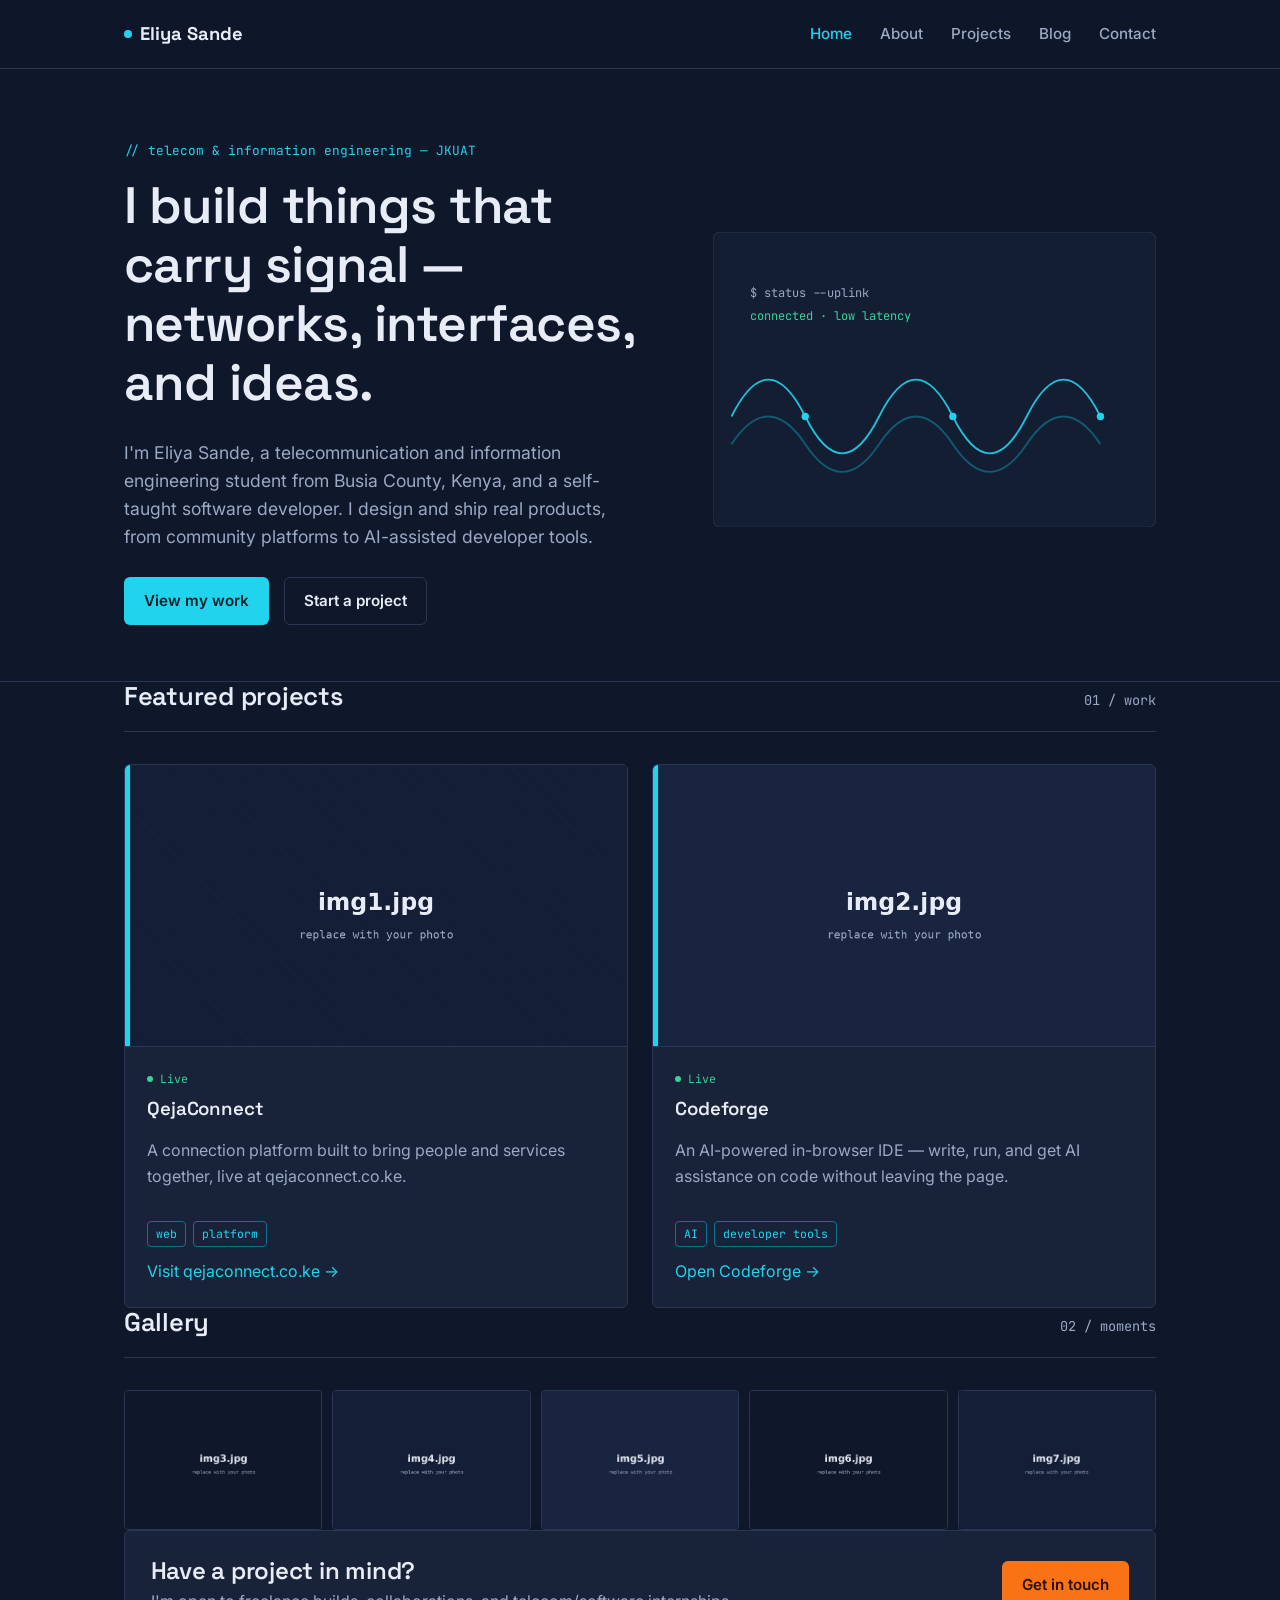
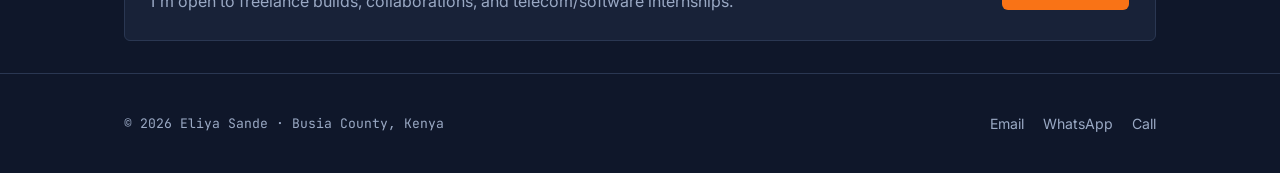
==== index.html @ fcd1281d "Build portfolio, blog, and PWA site" ====
<!DOCTYPE html>
<html lang="en">
<head>
<meta charset="UTF-8">
<meta name="viewport" content="width=device-width, initial-scale=1.0">
<title>Eliya Sande — Software Engineer &amp; Telecom Student</title>
<meta name="description" content="Eliya Sande — telecommunication &amp; information engineering student at JKUAT, Kenya. Builder of QejaConnect and Codeforge.">
<meta name="theme-color" content="#0F172A">
<link rel="manifest" href="manifest.json">
<link rel="icon" href="icons/favicon-32.png">
<link rel="apple-touch-icon" href="icons/apple-touch-icon.png">
<link rel="stylesheet" href="css/style.css">
</head>
<body>

<header class="site-header">
  <div class="wrap">
    <a href="index.html" class="brand"><span class="pulse"></span>Eliya Sande</a>
    <button class="nav-toggle" aria-label="Toggle menu" aria-expanded="false">☰</button>
    <nav class="primary-nav">
      <ul>
        <li><a href="index.html" aria-current="page">Home</a></li>
        <li><a href="about.html">About</a></li>
        <li><a href="projects.html">Projects</a></li>
        <li><a href="blog.html">Blog</a></li>
        <li><a href="contact.html">Contact</a></li>
      </ul>
    </nav>
  </div>
</header>

<main>
  <section class="hero">
    <div class="wrap">
      <div class="hero-copy">
        <p class="eyebrow">// telecom &amp; information engineering — JKUAT</p>
        <h1>I build things that carry signal — networks, interfaces, and ideas.</h1>
        <p class="lede">I'm Eliya Sande, a telecommunication and information engineering student from Busia County, Kenya, and a self-taught software developer. I design and ship real products, from community platforms to AI-assisted developer tools.</p>
        <div class="hero-actions">
          <a href="projects.html" class="btn btn-primary">View my work</a>
          <a href="contact.html" class="btn btn-outline">Start a project</a>
        </div>
      </div>
      <div class="hero-visual">
        <svg class="hero-wave" viewBox="0 0 480 320" fill="none" xmlns="http://www.w3.org/2000/svg" role="img" aria-label="Signal wave illustration">
          <rect width="480" height="320" rx="8" fill="#141E33" stroke="#2A3752"/>
          <path d="M20 200 Q 60 120 100 200 T 180 200 T 260 200 T 340 200 T 420 200" stroke="#22D3EE" stroke-width="2" opacity="0.9"/>
          <path d="M20 230 Q 60 170 100 230 T 180 230 T 260 230 T 340 230 T 420 230" stroke="#0E7490" stroke-width="2" opacity="0.7"/>
          <circle cx="100" cy="200" r="4" fill="#22D3EE"/>
          <circle cx="260" cy="200" r="4" fill="#22D3EE"/>
          <circle cx="420" cy="200" r="4" fill="#22D3EE"/>
          <text x="40" y="70" fill="#9AA9C4" font-family="JetBrains Mono, monospace" font-size="13">$ status --uplink</text>
          <text x="40" y="95" fill="#34D399" font-family="JetBrains Mono, monospace" font-size="13">connected · low latency</text>
        </svg>
      </div>
    </div>
  </section>

  <section class="wrap">
    <div class="section-head">
      <h2>Featured projects</h2>
      <span class="section-num">01 / work</span>
    </div>
    <div class="grid grid-2">
      <article class="project-card">
        <img src="images/img1.jpg" alt="QejaConnect platform screenshot" loading="lazy">
        <div class="body">
          <span class="status">Live</span>
          <h3>QejaConnect</h3>
          <p class="dim">A connection platform built to bring people and services together, live at qejaconnect.co.ke.</p>
          <div class="tag-row"><span class="tag">web</span><span class="tag">platform</span></div>
          <a href="https://qejaconnect.co.ke" target="_blank" rel="noopener">Visit qejaconnect.co.ke →</a>
        </div>
      </article>
      <article class="project-card">
        <img src="images/img2.jpg" alt="Codeforge IDE screenshot" loading="lazy">
        <div class="body">
          <span class="status">Live</span>
          <h3>Codeforge</h3>
          <p class="dim">An AI-powered in-browser IDE — write, run, and get AI assistance on code without leaving the page.</p>
          <div class="tag-row"><span class="tag">AI</span><span class="tag">developer tools</span></div>
          <a href="https://eliyasande65-lang.github.io/codeforge" target="_blank" rel="noopener">Open Codeforge →</a>
        </div>
      </article>
    </div>
  </section>

  <section class="wrap">
    <div class="section-head">
      <h2>Gallery</h2>
      <span class="section-num">02 / moments</span>
    </div>
    <div class="gallery">
      <img src="images/img3.jpg" alt="Eliya Sande photo" loading="lazy">
      <img src="images/img4.jpg" alt="Eliya Sande photo" loading="lazy">
      <img src="images/img5.jpg" alt="Eliya Sande photo" loading="lazy">
      <img src="images/img6.jpg" alt="Eliya Sande photo" loading="lazy">
      <img src="images/img7.jpg" alt="Eliya Sande photo" loading="lazy">
    </div>
  </section>

  <section class="wrap">
    <div class="card" style="display:flex; justify-content:space-between; align-items:center; flex-wrap:wrap; gap:1rem;">
      <div>
        <h2 style="margin-bottom:.3rem;">Have a project in mind?</h2>
        <p class="dim" style="margin-bottom:0;">I'm open to freelance builds, collaborations, and telecom/software internships.</p>
      </div>
      <a href="contact.html" class="btn btn-ember">Get in touch</a>
    </div>
  </section>
</main>

<footer class="site-footer">
  <div class="wrap">
    <span class="copy">© 2026 Eliya Sande · Busia County, Kenya</span>
    <div class="foot-links">
      <a href="mailto:eliyasande65@gmail.com">Email</a>
      <a href="https://wa.me/254714104737" target="_blank" rel="noopener">WhatsApp</a>
      <a href="tel:+254714104737">Call</a>
    </div>
  </div>
</footer>

<div class="install-banner" id="installBanner">
  <p>Install this site as an app for quick offline access.</p>
  <button class="btn btn-primary" id="installBtn">Install</button>
  <button class="install-dismiss" id="installDismiss" aria-label="Dismiss">✕</button>
</div>

<script src="js/main.js"></script>
</body>
</html>
---- css/style.css ----
/* ============================================================
   Eliya Sande — design tokens
   Palette: deep signal-navy base, cyan "carrier wave" accent,
   warm ember accent used sparingly for CTAs.
   Type: Space Grotesk (display) / Inter (body) / JetBrains Mono (data)
   ============================================================ */

@import url('https://fonts.googleapis.com/css2?family=Space+Grotesk:wght@500;600;700&family=Inter:wght@400;500;600&family=JetBrains+Mono:wght@400;500&display=swap');

:root{
  --ink:        #0B1220;
  --navy:       #0F172A;
  --navy-2:     #141E33;
  --panel:      #182238;
  --line:       #2A3752;
  --text:       #E7ECF6;
  --text-dim:   #9AA9C4;
  --cyan:       #22D3EE;
  --cyan-dim:   #0E7490;
  --ember:      #F97316;
  --green:      #34D399;

  --font-display: 'Space Grotesk', sans-serif;
  --font-body: 'Inter', sans-serif;
  --font-mono: 'JetBrains Mono', monospace;

  --max: 1080px;
  --radius: 6px;
}

*, *::before, *::after{ box-sizing: border-box; }

html{ scroll-behavior: smooth; }

body{
  margin:0;
  background: var(--navy);
  color: var(--text);
  font-family: var(--font-body);
  font-size: 16px;
  line-height: 1.6;
  -webkit-font-smoothing: antialiased;
}

img{ max-width:100%; display:block; }

a{ color: var(--cyan); text-decoration: none; }
a:hover{ text-decoration: underline; }

h1,h2,h3,h4{
  font-family: var(--font-display);
  font-weight: 600;
  line-height: 1.15;
  margin: 0 0 .5em;
  letter-spacing: -0.01em;
}

p{ margin: 0 0 1em; max-width: 68ch; color: var(--text); }
.dim{ color: var(--text-dim); }

.mono{ font-family: var(--font-mono); }

.wrap{
  max-width: var(--max);
  margin: 0 auto;
  padding: 0 24px;
}

:focus-visible{
  outline: 2px solid var(--cyan);
  outline-offset: 3px;
}

@media (prefers-reduced-motion: reduce){
  *{ animation-duration: 0.001ms !important; animation-iteration-count: 1 !important; transition-duration: 0.001ms !important; scroll-behavior: auto !important; }
}

/* ---------------- Header / Nav ---------------- */
.site-header{
  border-bottom: 1px solid var(--line);
  position: sticky;
  top: 0;
  background: rgba(15, 23, 42, 0.9);
  backdrop-filter: blur(8px);
  z-index: 50;
}
.site-header .wrap{
  display:flex;
  align-items:center;
  justify-content:space-between;
  height: 68px;
}
.brand{
  font-family: var(--font-display);
  font-weight: 700;
  font-size: 1.15rem;
  color: var(--text);
  display:flex;
  align-items:center;
  gap:.5rem;
}
.brand:hover{ text-decoration:none; }
.brand .pulse{
  width:8px; height:8px; border-radius:50%;
  background: var(--cyan);
  box-shadow: 0 0 0 0 rgba(34,211,238,.6);
  animation: pulse 2.4s infinite;
}
@keyframes pulse{
  0%{ box-shadow: 0 0 0 0 rgba(34,211,238,.5); }
  70%{ box-shadow: 0 0 0 8px rgba(34,211,238,0); }
  100%{ box-shadow: 0 0 0 0 rgba(34,211,238,0); }
}
nav.primary-nav ul{
  list-style:none;
  display:flex;
  gap: 1.75rem;
  margin:0; padding:0;
}
nav.primary-nav a{
  color: var(--text-dim);
  font-size: .95rem;
  font-weight: 500;
}
nav.primary-nav a:hover, nav.primary-nav a[aria-current="page"]{
  color: var(--text);
  text-decoration:none;
}
nav.primary-nav a[aria-current="page"]{
  color: var(--cyan);
}
.nav-toggle{
  display:none;
  background:none;
  border:1px solid var(--line);
  border-radius: var(--radius);
  color: var(--text);
  width:40px; height:40px;
  font-size: 1.2rem;
  cursor:pointer;
}

@media (max-width: 720px){
  nav.primary-nav{
    position:absolute;
    top:68px; left:0; right:0;
    background: var(--navy-2);
    border-bottom: 1px solid var(--line);
    display:none;
  }
  nav.primary-nav.open{ display:block; }
  nav.primary-nav ul{
    flex-direction:column;
    padding: 1rem 24px 1.5rem;
    gap: 1rem;
  }
  .nav-toggle{ display:block; }
}

/* ---------------- Buttons ---------------- */
.btn{
  display:inline-flex;
  align-items:center;
  gap:.5rem;
  padding: .7rem 1.2rem;
  border-radius: var(--radius);
  font-weight: 600;
  font-size: .95rem;
  border: 1px solid transparent;
  cursor:pointer;
}
.btn:hover{ text-decoration:none; }
.btn-primary{
  background: var(--cyan);
  color: #04222B;
}
.btn-primary:hover{ background:#3fdcf5; }
.btn-outline{
  border-color: var(--line);
  color: var(--text);
}
.btn-outline:hover{ border-color: var(--cyan); color: var(--cyan); }
.btn-ember{
  background: var(--ember);
  color: #2B1200;
}
.btn-ember:hover{ background:#fb8b3d; }

/* ---------------- Hero ---------------- */
.hero{
  padding: 4.5rem 0 3.5rem;
  border-bottom: 1px solid var(--line);
  position:relative;
  overflow:hidden;
}
.hero .wrap{
  display:grid;
  grid-template-columns: 1.1fr .9fr;
  gap: 3rem;
  align-items:center;
}
.eyebrow{
  font-family: var(--font-mono);
  font-size: .8rem;
  color: var(--cyan);
  margin-bottom: 1rem;
}
.hero h1{
  font-size: clamp(2.1rem, 4.5vw, 3.2rem);
}
.hero .lede{
  font-size: 1.1rem;
  color: var(--text-dim);
  max-width: 46ch;
}
.hero-actions{
  display:flex;
  gap: .9rem;
  flex-wrap:wrap;
  margin-top: 1.6rem;
}
.hero-wave{
  width:100%;
  height:auto;
}
@media (max-width: 820px){
  .hero .wrap{ grid-template-columns: 1fr; }
  .hero-visual{ order:-1; }
}

/* ---------------- Sections ---------------- */
section{ padding: 3.5rem 0; }
.section-head{
  display:flex;
  justify-content:space-between;
  align-items:flex-end;
  gap:1rem;
  margin-bottom: 2rem;
  border-bottom: 1px solid var(--line);
  padding-bottom: 1.2rem;
}
.section-head h2{ margin:0; font-size: 1.6rem; }
.section-num{
  font-family: var(--font-mono);
  color: var(--text-dim);
  font-size: .85rem;
}

/* ---------------- Cards / grid ---------------- */
.grid{
  display:grid;
  gap: 1.5rem;
}
.grid-3{ grid-template-columns: repeat(3, 1fr); }
.grid-2{ grid-template-columns: repeat(2, 1fr); }
@media (max-width: 820px){
  .grid-3, .grid-2{ grid-template-columns: 1fr; }
}

.card{
  border: 1px solid var(--line);
  border-radius: var(--radius);
  background: var(--panel);
  padding: 1.6rem;
}

.project-card{
  border: 1px solid var(--line);
  border-radius: var(--radius);
  background: var(--panel);
  overflow:hidden;
  display:flex;
  flex-direction:column;
}
.project-card img{
  aspect-ratio: 16/9;
  object-fit: cover;
  border-bottom: 1px solid var(--line);
  background: var(--navy-2);
}
.project-card .body{ padding: 1.4rem; display:flex; flex-direction:column; gap:.6rem; flex:1; }
.tag-row{ display:flex; flex-wrap:wrap; gap:.4rem; margin: .4rem 0 .2rem; }
.tag{
  font-family: var(--font-mono);
  font-size: .72rem;
  color: var(--cyan);
  border: 1px solid var(--cyan-dim);
  border-radius: 4px;
  padding: .15rem .5rem;
}
.status{
  font-family: var(--font-mono);
  font-size: .72rem;
  color: var(--green);
  display:flex; align-items:center; gap:.4rem;
}
.status::before{
  content:"";
  width:6px; height:6px; border-radius:50%;
  background: var(--green);
}

/* ---------------- Gallery ---------------- */
.gallery{
  display:grid;
  grid-template-columns: repeat(5, 1fr);
  gap: 10px;
}
.gallery img{
  width:100%; height: 140px;
  object-fit: cover;
  border-radius: 4px;
  border: 1px solid var(--line);
  background: var(--navy-2);
}
@media (max-width: 720px){
  .gallery{ grid-template-columns: repeat(2, 1fr); }
}

/* ---------------- Timeline (about) ---------------- */
.timeline{
  border-left: 1px solid var(--line);
  margin-left: .4rem;
  padding-left: 1.6rem;
  display:flex;
  flex-direction:column;
  gap: 2rem;
}
.timeline-item{ position:relative; }
.timeline-item::before{
  content:"";
  position:absolute;
  left: -1.85rem;
  top: .35rem;
  width:10px; height:10px;
  border-radius:50%;
  background: var(--navy);
  border: 2px solid var(--cyan);
}
.timeline-item .when{
  font-family: var(--font-mono);
  font-size: .78rem;
  color: var(--text-dim);
}
.timeline-item h3{ font-size: 1.05rem; margin: .2rem 0 .3rem; }

/* ---------------- Blog ---------------- */
.post-list{ display:flex; flex-direction:column; }
.post-row{
  display:grid;
  grid-template-columns: 130px 1fr;
  gap: 1.4rem;
  padding: 1.6rem 0;
  border-bottom: 1px solid var(--line);
}
.post-row:first-child{ padding-top:0; }
.post-row .date{
  font-family: var(--font-mono);
  color: var(--text-dim);
  font-size: .82rem;
  padding-top: .2rem;
}
.post-row h3{ margin: 0 0 .4rem; font-size: 1.25rem; }
.post-full{
  border-bottom: 1px solid var(--line);
  padding-bottom: 2.5rem;
  margin-bottom: 2.5rem;
}
.post-full:last-child{ border-bottom:none; margin-bottom:0; padding-bottom:0; }

/* ---------------- Contact ---------------- */
.contact-grid{
  display:grid;
  grid-template-columns: repeat(3, 1fr);
  gap: 1.4rem;
}
@media (max-width: 820px){ .contact-grid{ grid-template-columns: 1fr; } }
.contact-card{
  border: 1px solid var(--line);
  border-radius: var(--radius);
  padding: 1.6rem;
  background: var(--panel);
  display:flex;
  flex-direction:column;
  gap: .6rem;
}
.contact-card .icon{
  width: 38px; height:38px;
  display:flex; align-items:center; justify-content:center;
  border-radius: 50%;
  border: 1px solid var(--cyan-dim);
  color: var(--cyan);
  font-family: var(--font-mono);
  font-size: 1.1rem;
}
.contact-card h3{ font-size: 1.05rem; margin: .2rem 0 0; }
.contact-card a{ font-weight:600; }

form.inquiry{
  display:grid;
  gap: 1rem;
  max-width: 560px;
}
form.inquiry label{
  display:block;
  font-size: .85rem;
  color: var(--text-dim);
  margin-bottom: .35rem;
}
form.inquiry input, form.inquiry textarea{
  width:100%;
  background: var(--navy-2);
  border: 1px solid var(--line);
  border-radius: var(--radius);
  color: var(--text);
  padding: .7rem .8rem;
  font-family: var(--font-body);
  font-size: .95rem;
}
form.inquiry input:focus, form.inquiry textarea:focus{
  outline: none;
  border-color: var(--cyan);
}
.form-note{ font-size: .82rem; color: var(--text-dim); margin-top:.5rem; }

/* ---------------- PWA install banner ---------------- */
.install-banner{
  position: fixed;
  left: 16px; right: 16px; bottom: 16px;
  max-width: 480px;
  margin: 0 auto;
  background: var(--panel);
  border: 1px solid var(--cyan-dim);
  border-radius: var(--radius);
  padding: 1rem 1.1rem;
  display:none;
  align-items:center;
  gap: .9rem;
  z-index: 100;
  box-shadow: 0 12px 30px rgba(0,0,0,.35);
}
.install-banner.show{ display:flex; }
.install-banner p{ margin:0; font-size: .88rem; flex:1; }
.install-banner button{ flex-shrink:0; }
.install-dismiss{
  background:none; border:none; color: var(--text-dim);
  font-size: 1rem; cursor:pointer; padding: .2rem .4rem;
}

/* ---------------- Footer ---------------- */
footer.site-footer{
  border-top: 1px solid var(--line);
  padding: 2.4rem 0;
  margin-top: 2rem;
}
footer.site-footer .wrap{
  display:flex;
  justify-content:space-between;
  align-items:center;
  flex-wrap:wrap;
  gap: 1rem;
}
footer .foot-links{
  display:flex;
  gap: 1.2rem;
}
footer .foot-links a{ color: var(--text-dim); font-size: .88rem; }
footer .copy{ color: var(--text-dim); font-size: .82rem; font-family: var(--font-mono); }

.page-hero{
  padding: 3rem 0 2.5rem;
  border-bottom: 1px solid var(--line);
}
.page-hero h1{ font-size: clamp(1.8rem, 4vw, 2.6rem); }
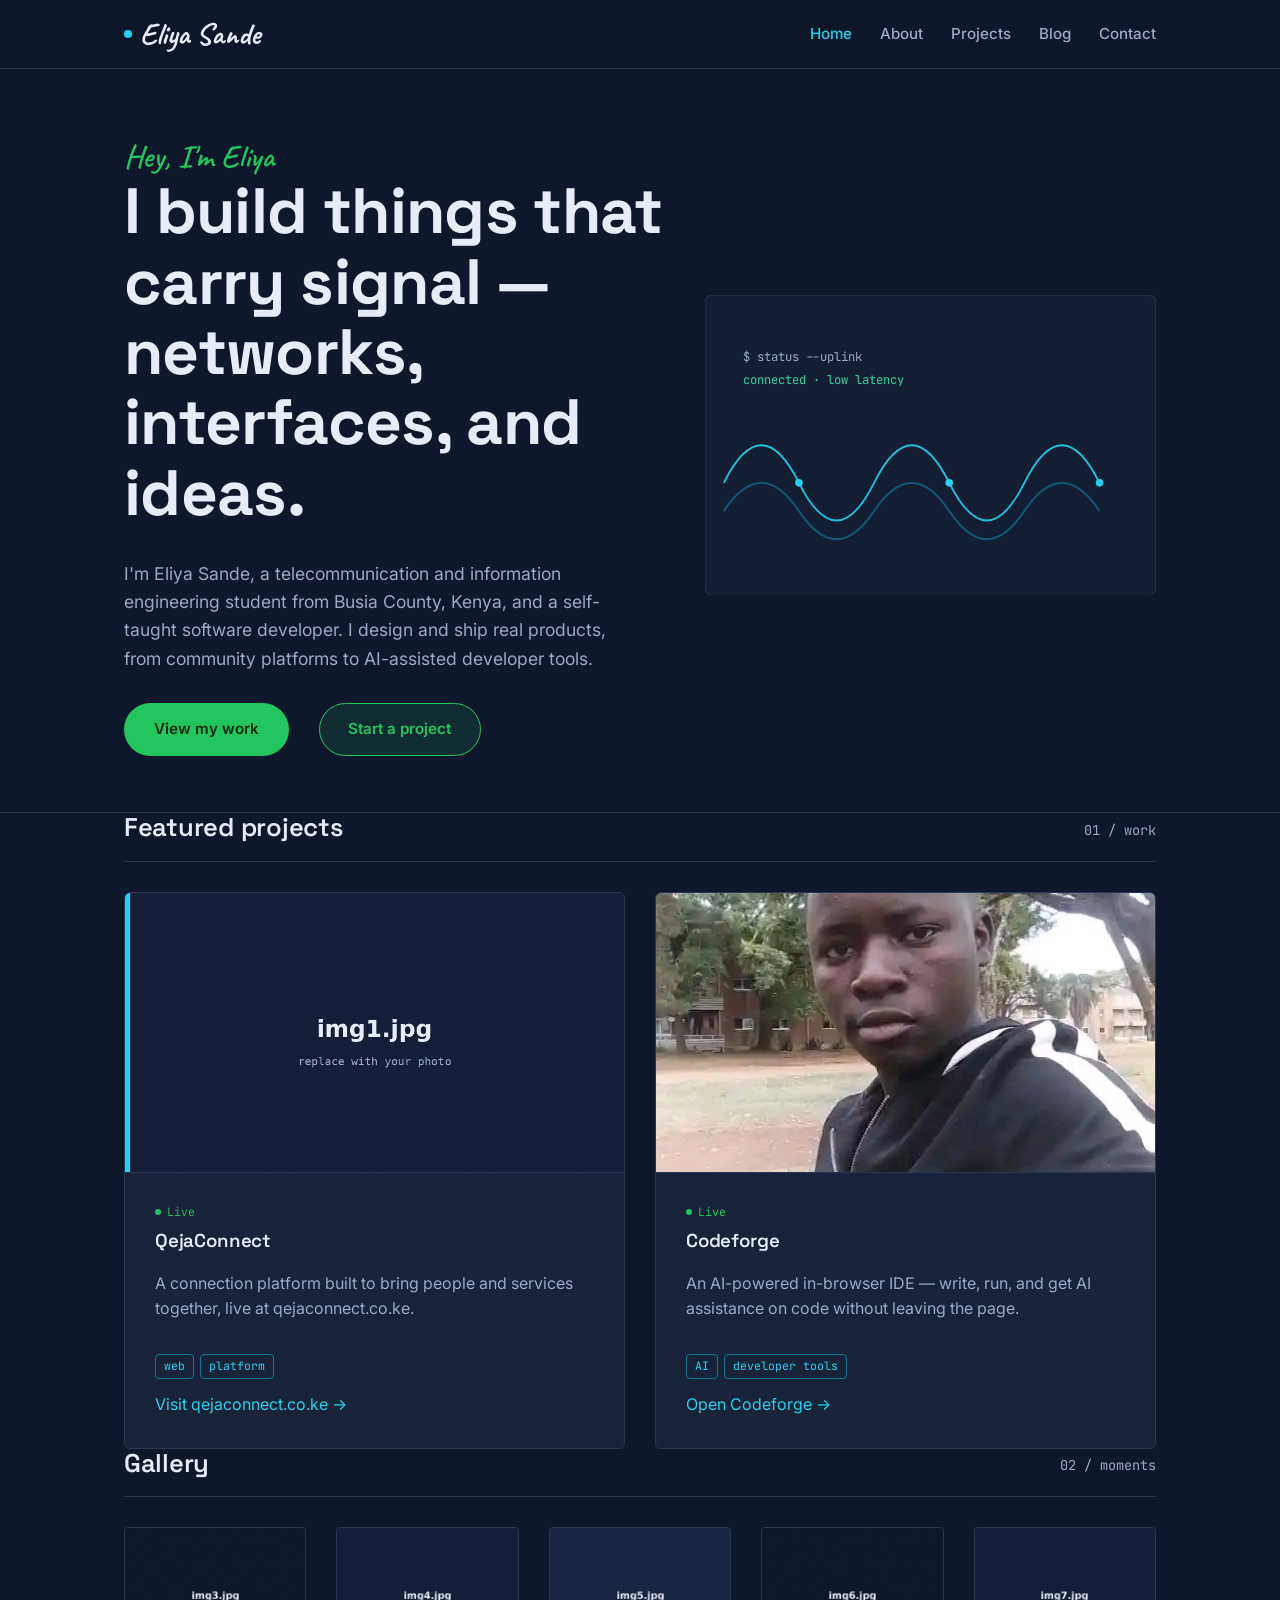
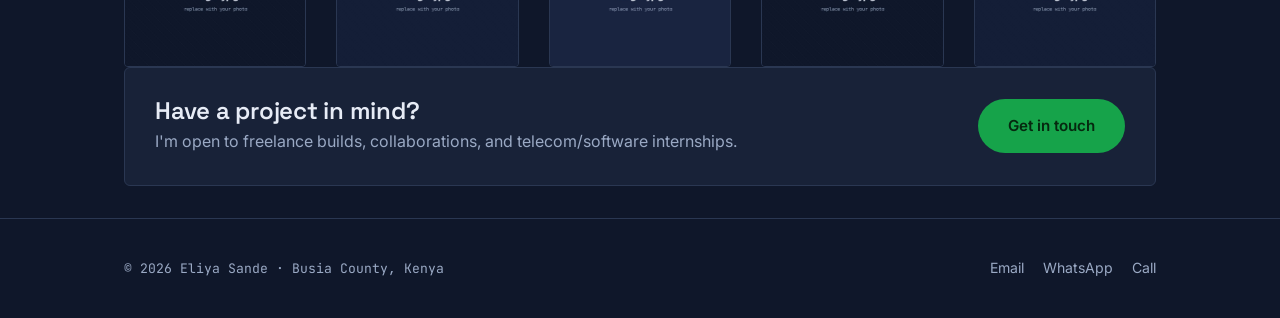
==== commit d3f74e9b: "Redesign: remove eyebrow labels, professional headings with handwritten accent, green pill buttons, " ====
--- a/index.html
+++ b/index.html
@@ -33,7 +33,7 @@
   <section class="hero">
     <div class="wrap">
       <div class="hero-copy">
-        <p class="eyebrow">// telecom &amp; information engineering — JKUAT</p>
+        <p class="hand-tag">Hey, I'm Eliya</p>
         <h1>I build things that carry signal — networks, interfaces, and ideas.</h1>
         <p class="lede">I'm Eliya Sande, a telecommunication and information engineering student from Busia County, Kenya, and a self-taught software developer. I design and ship real products, from community platforms to AI-assisted developer tools.</p>
         <div class="hero-actions">
--- a/css/style.css
+++ b/css/style.css
@@ -5,7 +5,7 @@
    Type: Space Grotesk (display) / Inter (body) / JetBrains Mono (data)
    ============================================================ */
 
-@import url('https://fonts.googleapis.com/css2?family=Space+Grotesk:wght@500;600;700&family=Inter:wght@400;500;600&family=JetBrains+Mono:wght@400;500&display=swap');
+@import url('https://fonts.googleapis.com/css2?family=Space+Grotesk:wght@500;600;700&family=Inter:wght@400;500;600&family=JetBrains+Mono:wght@400;500&family=Caveat:wght@600;700&display=swap');
 
 :root{
   --ink:        #0B1220;
@@ -18,14 +18,19 @@
   --cyan:       #22D3EE;
   --cyan-dim:   #0E7490;
   --ember:      #F97316;
-  --green:      #34D399;
+  --green:      #22C55E;
+  --green-dark: #16A34A;
+  --green-soft: rgba(34,197,94,.12);
 
   --font-display: 'Space Grotesk', sans-serif;
   --font-body: 'Inter', sans-serif;
   --font-mono: 'JetBrains Mono', monospace;
+  --font-hand: 'Caveat', cursive;
 
   --max: 1080px;
   --radius: 6px;
+  --radius-btn: 999px;
+  --space: 30px;
 }
 
 *, *::before, *::after{ box-sizing: border-box; }
@@ -50,9 +55,19 @@
 h1,h2,h3,h4{
   font-family: var(--font-display);
   font-weight: 600;
-  line-height: 1.15;
+  line-height: 1.1;
   margin: 0 0 .5em;
   letter-spacing: -0.01em;
+}
+h1{ font-weight: 700; }
+
+.hand-tag{
+  font-family: var(--font-hand);
+  font-size: 2rem;
+  font-weight: 600;
+  color: var(--green);
+  margin: 0 0 .2rem;
+  line-height: 1;
 }
 
 p{ margin: 0 0 1em; max-width: 68ch; color: var(--text); }
@@ -91,9 +106,9 @@
   height: 68px;
 }
 .brand{
-  font-family: var(--font-display);
+  font-family: var(--font-hand);
   font-weight: 700;
-  font-size: 1.15rem;
+  font-size: 1.9rem;
   color: var(--text);
   display:flex;
   align-items:center;
@@ -162,8 +177,8 @@
   display:inline-flex;
   align-items:center;
   gap:.5rem;
-  padding: .7rem 1.2rem;
-  border-radius: var(--radius);
+  padding: .85rem 1.8rem;
+  border-radius: var(--radius-btn);
   font-weight: 600;
   font-size: .95rem;
   border: 1px solid transparent;
@@ -171,20 +186,21 @@
 }
 .btn:hover{ text-decoration:none; }
 .btn-primary{
-  background: var(--cyan);
-  color: #04222B;
-}
-.btn-primary:hover{ background:#3fdcf5; }
+  background: var(--green);
+  color: #06280F;
+}
+.btn-primary:hover{ background: var(--green-dark); }
 .btn-outline{
-  border-color: var(--line);
-  color: var(--text);
-}
-.btn-outline:hover{ border-color: var(--cyan); color: var(--cyan); }
+  border-color: var(--green);
+  color: var(--green);
+  background: var(--green-soft);
+}
+.btn-outline:hover{ background: var(--green); color: #06280F; }
 .btn-ember{
-  background: var(--ember);
-  color: #2B1200;
-}
-.btn-ember:hover{ background:#fb8b3d; }
+  background: var(--green-dark);
+  color: #06280F;
+}
+.btn-ember:hover{ background: var(--green); }
 
 /* ---------------- Hero ---------------- */
 .hero{
@@ -196,17 +212,11 @@
 .hero .wrap{
   display:grid;
   grid-template-columns: 1.1fr .9fr;
-  gap: 3rem;
-  align-items:center;
-}
-.eyebrow{
-  font-family: var(--font-mono);
-  font-size: .8rem;
-  color: var(--cyan);
-  margin-bottom: 1rem;
+  gap: var(--space);
+  align-items:center;
 }
 .hero h1{
-  font-size: clamp(2.1rem, 4.5vw, 3.2rem);
+  font-size: clamp(2.6rem, 5.5vw, 4rem);
 }
 .hero .lede{
   font-size: 1.1rem;
@@ -215,9 +225,9 @@
 }
 .hero-actions{
   display:flex;
-  gap: .9rem;
+  gap: var(--space);
   flex-wrap:wrap;
-  margin-top: 1.6rem;
+  margin-top: var(--space);
 }
 .hero-wave{
   width:100%;
@@ -229,13 +239,13 @@
 }
 
 /* ---------------- Sections ---------------- */
-section{ padding: 3.5rem 0; }
+section{ padding: var(--space) 0; margin: 0; }
 .section-head{
   display:flex;
   justify-content:space-between;
   align-items:flex-end;
-  gap:1rem;
-  margin-bottom: 2rem;
+  gap: var(--space);
+  margin-bottom: var(--space);
   border-bottom: 1px solid var(--line);
   padding-bottom: 1.2rem;
 }
@@ -249,7 +259,7 @@
 /* ---------------- Cards / grid ---------------- */
 .grid{
   display:grid;
-  gap: 1.5rem;
+  gap: var(--space);
 }
 .grid-3{ grid-template-columns: repeat(3, 1fr); }
 .grid-2{ grid-template-columns: repeat(2, 1fr); }
@@ -261,7 +271,7 @@
   border: 1px solid var(--line);
   border-radius: var(--radius);
   background: var(--panel);
-  padding: 1.6rem;
+  padding: var(--space);
 }
 
 .project-card{
@@ -278,7 +288,7 @@
   border-bottom: 1px solid var(--line);
   background: var(--navy-2);
 }
-.project-card .body{ padding: 1.4rem; display:flex; flex-direction:column; gap:.6rem; flex:1; }
+.project-card .body{ padding: var(--space); display:flex; flex-direction:column; gap:.6rem; flex:1; }
 .tag-row{ display:flex; flex-wrap:wrap; gap:.4rem; margin: .4rem 0 .2rem; }
 .tag{
   font-family: var(--font-mono);
@@ -304,7 +314,7 @@
 .gallery{
   display:grid;
   grid-template-columns: repeat(5, 1fr);
-  gap: 10px;
+  gap: var(--space);
 }
 .gallery img{
   width:100%; height: 140px;
@@ -321,10 +331,10 @@
 .timeline{
   border-left: 1px solid var(--line);
   margin-left: .4rem;
-  padding-left: 1.6rem;
+  padding-left: var(--space);
   display:flex;
   flex-direction:column;
-  gap: 2rem;
+  gap: var(--space);
 }
 .timeline-item{ position:relative; }
 .timeline-item::before{
@@ -372,13 +382,13 @@
 .contact-grid{
   display:grid;
   grid-template-columns: repeat(3, 1fr);
-  gap: 1.4rem;
+  gap: var(--space);
 }
 @media (max-width: 820px){ .contact-grid{ grid-template-columns: 1fr; } }
 .contact-card{
   border: 1px solid var(--line);
   border-radius: var(--radius);
-  padding: 1.6rem;
+  padding: var(--space);
   background: var(--panel);
   display:flex;
   flex-direction:column;
@@ -398,7 +408,7 @@
 
 form.inquiry{
   display:grid;
-  gap: 1rem;
+  gap: var(--space);
   max-width: 560px;
 }
 form.inquiry label{
@@ -458,7 +468,7 @@
   justify-content:space-between;
   align-items:center;
   flex-wrap:wrap;
-  gap: 1rem;
+  gap: var(--space);
 }
 footer .foot-links{
   display:flex;
@@ -471,4 +481,4 @@
   padding: 3rem 0 2.5rem;
   border-bottom: 1px solid var(--line);
 }
-.page-hero h1{ font-size: clamp(1.8rem, 4vw, 2.6rem); }
+.page-hero h1{ font-size: clamp(2.4rem, 5vw, 3.4rem); }
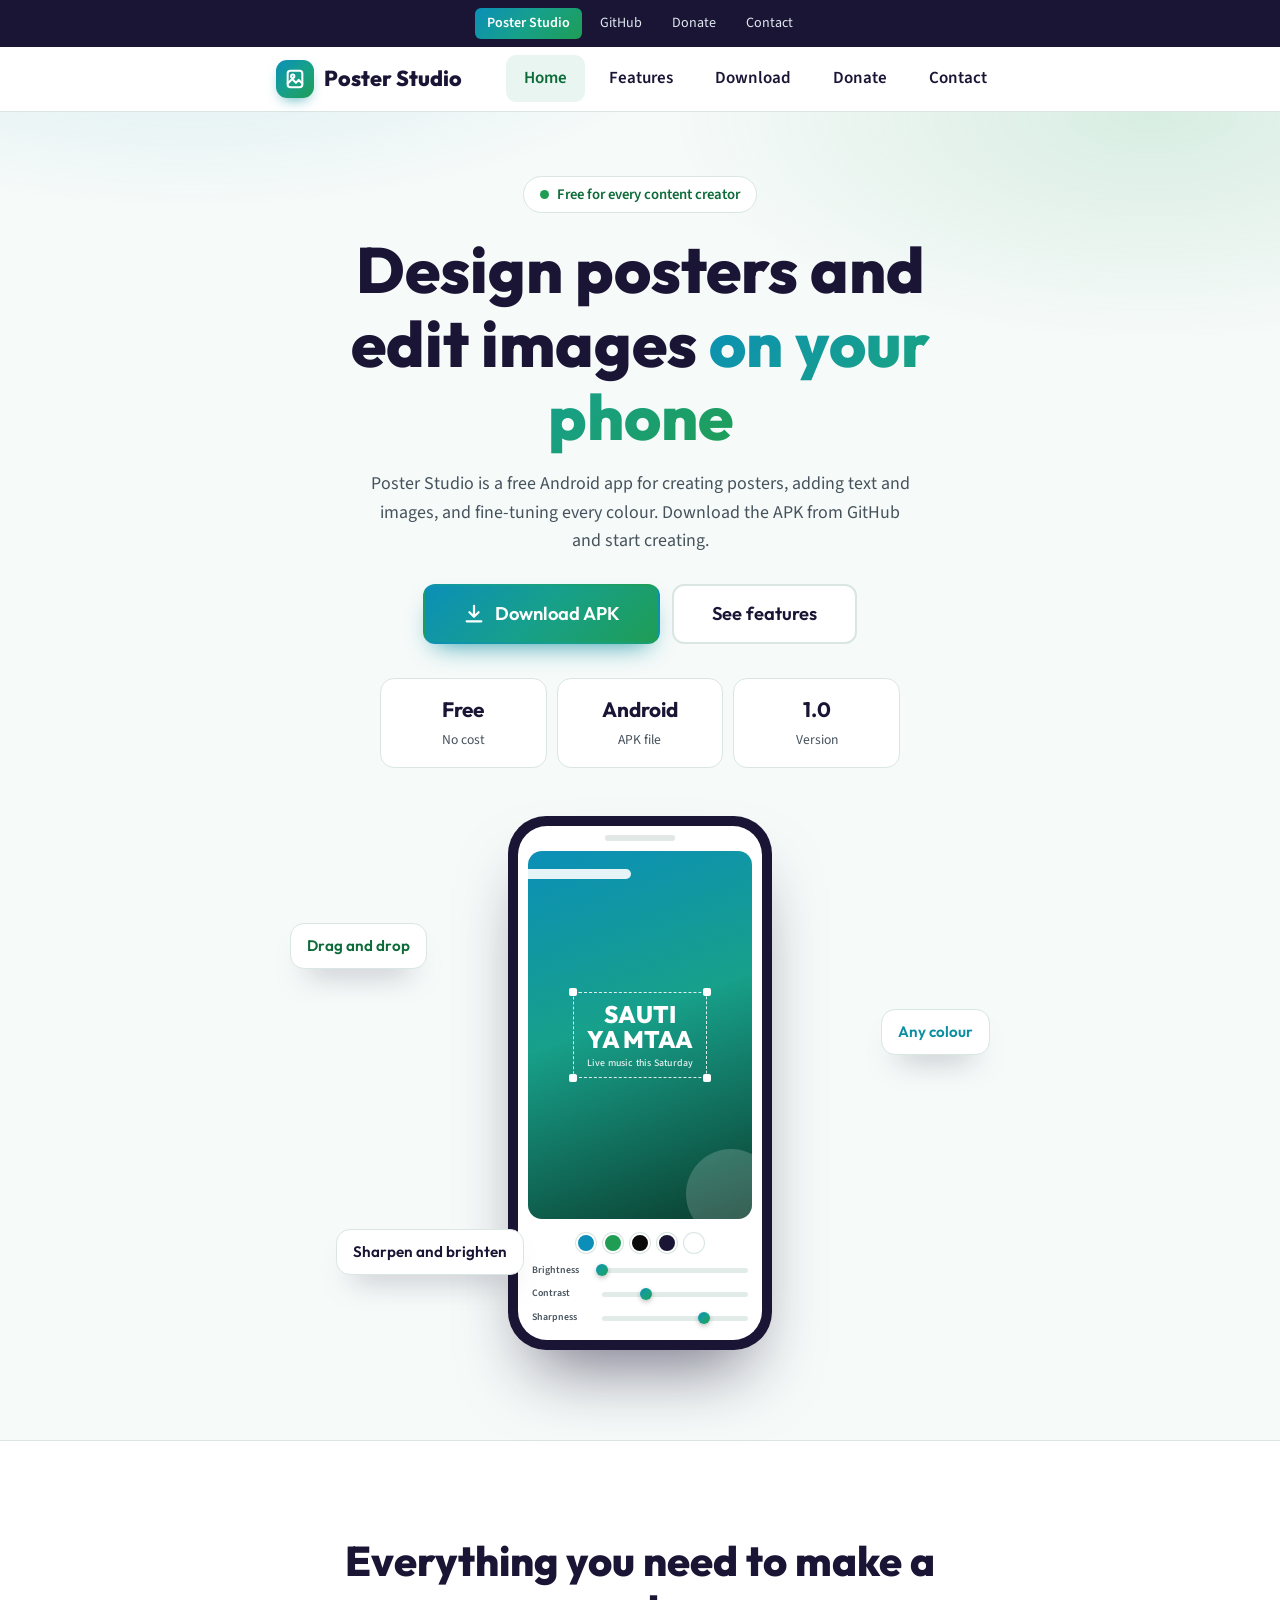
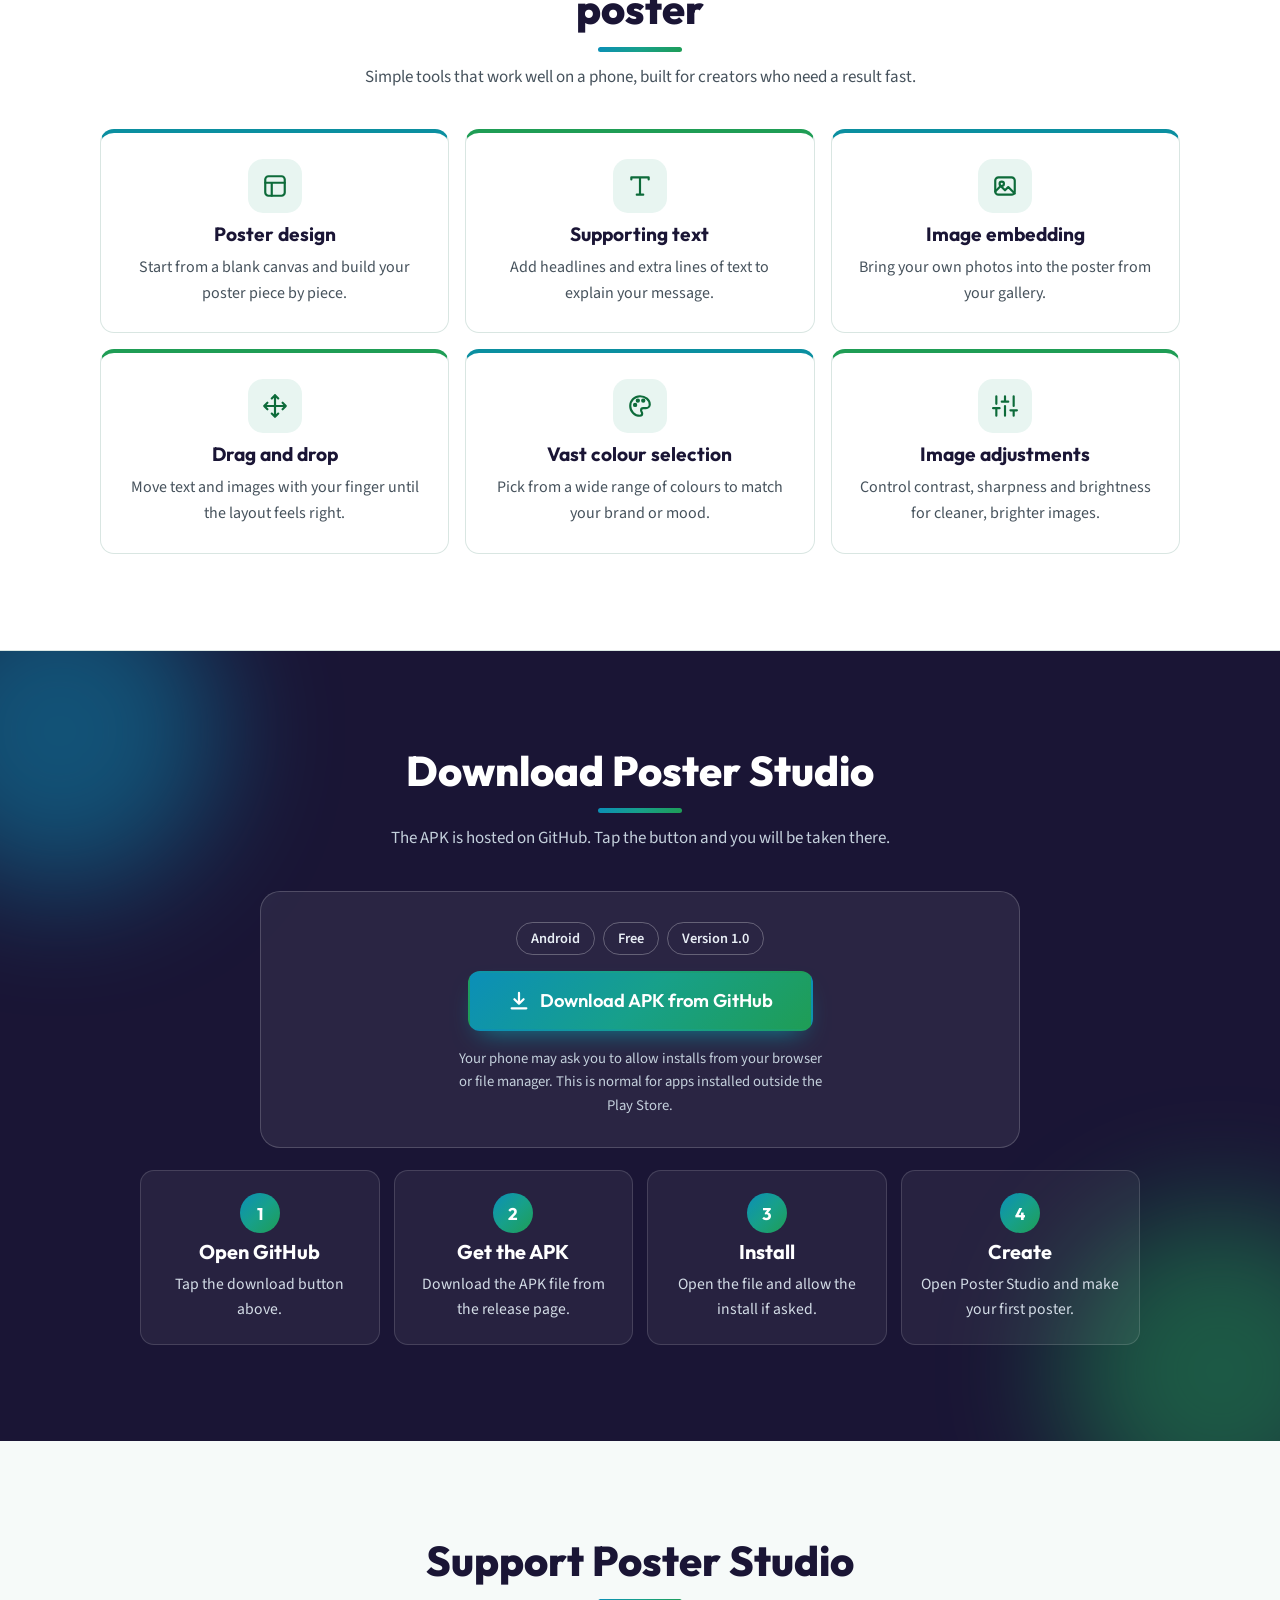
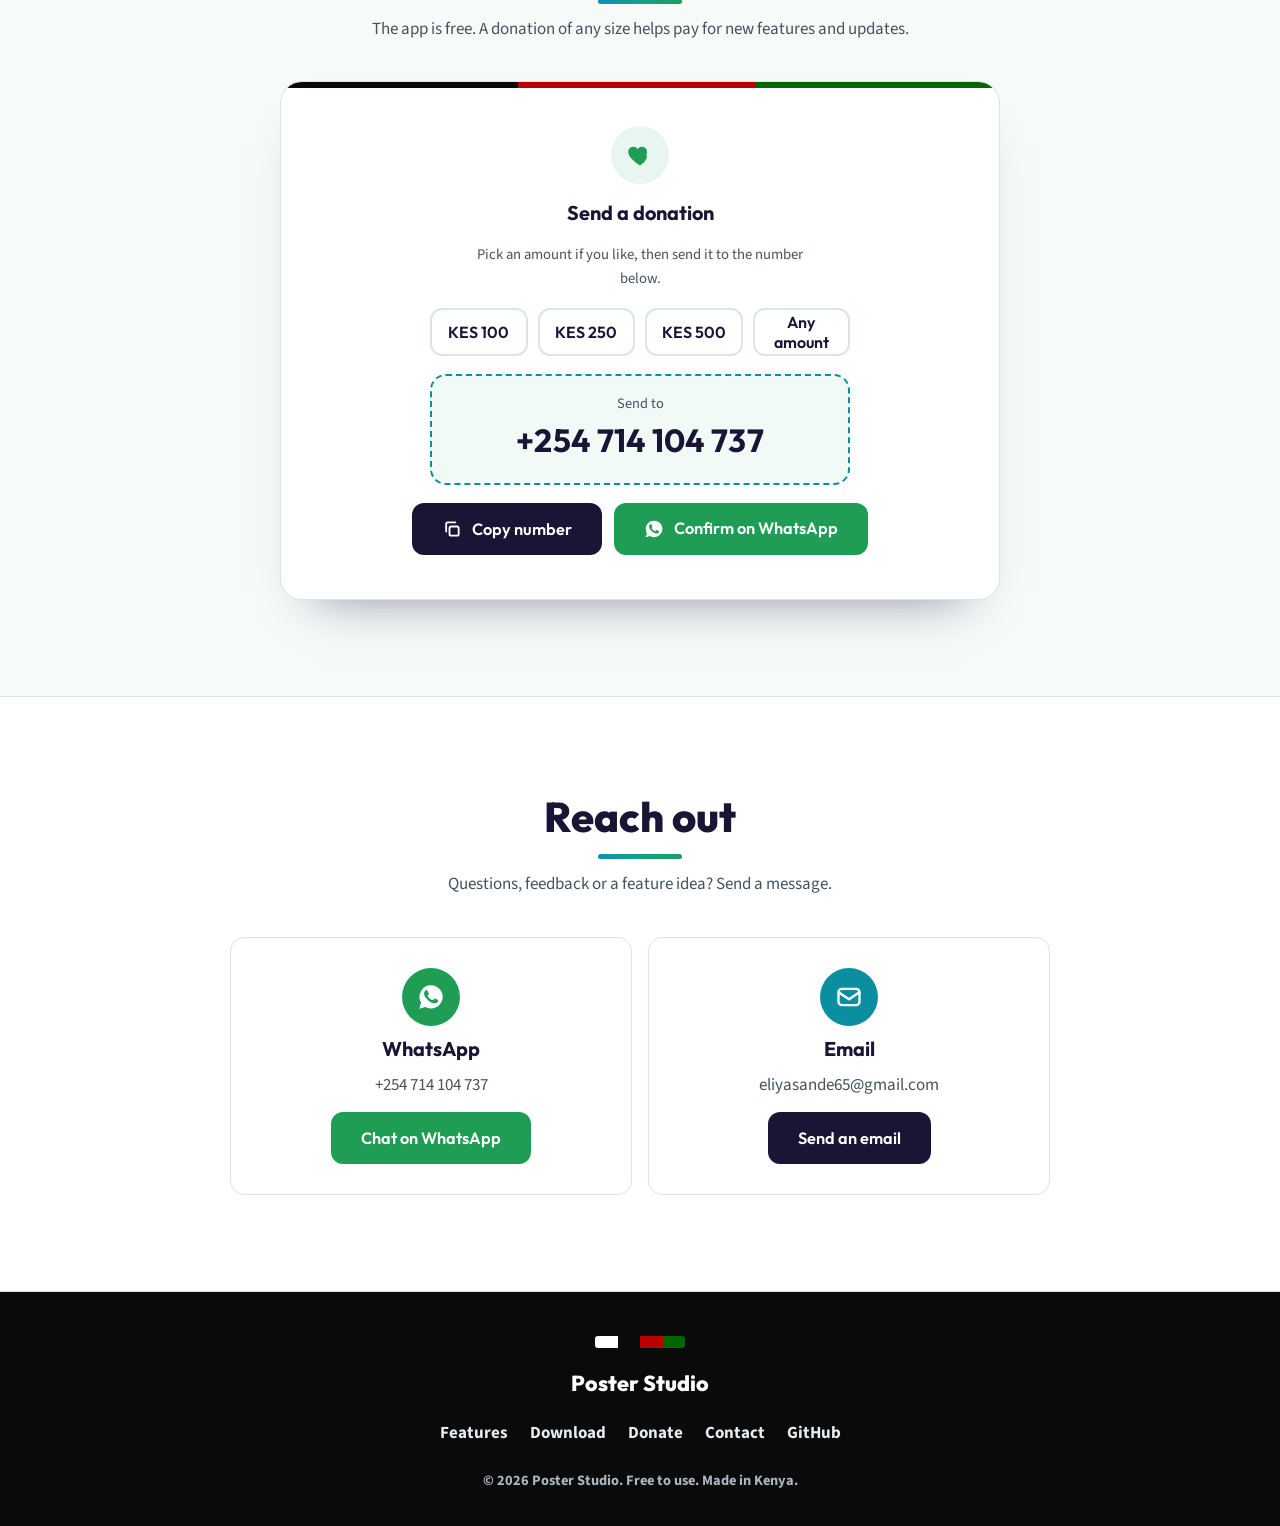
==== commit f600b820: "Add files via upload" ====
--- a/index.html
+++ b/index.html
@@ -2,131 +2,658 @@
 <html lang="en">
 <head>
 <meta charset="UTF-8">
-<meta name="viewport" content="width=device-width, initial-scale=1.0">
-<title>Eliya Sande — Software Engineer &amp; Telecom Student</title>
-<meta name="description" content="Eliya Sande — telecommunication &amp; information engineering student at JKUAT, Kenya. Builder of QejaConnect and Codeforge.">
-<meta name="theme-color" content="#0F172A">
-<link rel="manifest" href="manifest.json">
-<link rel="icon" href="icons/favicon-32.png">
-<link rel="apple-touch-icon" href="icons/apple-touch-icon.png">
-<link rel="stylesheet" href="css/style.css">
+<meta name="viewport" content="width=device-width, initial-scale=1, viewport-fit=cover">
+<meta name="theme-color" content="#1a1535">
+<title>Poster Studio | Free poster and image editor for Android</title>
+<meta name="description" content="Poster Studio is a free Android app that helps content creators design and edit posters and images. Download the APK from GitHub.">
+<link rel="preconnect" href="https://fonts.googleapis.com">
+<link rel="preconnect" href="https://fonts.gstatic.com" crossorigin>
+<link href="https://fonts.googleapis.com/css2?family=Outfit:wght@500;600;700;800&family=Source+Sans+3:wght@400;500;600;700&display=swap" rel="stylesheet">
+<style>
+:root{
+  --bg:#f6faf9;
+  --paper:#ffffff;
+  --ink:#0a0a0a;
+  --navy:#1a1535;
+  --teal:#0b8fa0;
+  --green:#1f9d55;
+  --deep:#0d6b3a;
+  --mix:linear-gradient(135deg,#0b8fb8 0%,#17a08a 50%,#1f9d55 100%);
+  --line:#d9e6e2;
+  --muted:#46525c;
+  --radius:14px;
+  --head:"Outfit","Segoe UI",system-ui,sans-serif;
+  --body:"Source Sans 3","Segoe UI",system-ui,-apple-system,sans-serif;
+}
+*,*::before,*::after{box-sizing:border-box}
+html{scroll-behavior:smooth;-webkit-text-size-adjust:100%}
+body{margin:0;background:var(--bg);color:var(--ink);font-family:var(--body);font-size:17px;line-height:1.6;text-align:center;overflow-x:hidden}
+img,svg{max-width:100%}
+a{color:inherit;text-decoration:none}
+h1,h2,h3{font-family:var(--head);margin:0;line-height:1.15;color:var(--navy)}
+p{margin:0}
+:focus-visible{outline:3px solid var(--teal);outline-offset:3px;border-radius:6px}
+.wrap{width:100%;max-width:1120px;margin:0 auto;padding:0 20px}
+
+/* ---------- Kenyan flag loader ---------- */
+#loader{position:fixed;inset:0;z-index:1000;background:var(--bg);display:flex;flex-direction:column;align-items:center;justify-content:center;gap:22px;padding:20px;transition:opacity .6s ease,visibility .6s ease}
+#loader.done{opacity:0;visibility:hidden}
+#loader .flag{width:min(340px,80vw);height:auto;filter:drop-shadow(0 18px 24px rgba(26,21,53,.22))}
+#loader .l-title{font-family:var(--head);font-weight:700;font-size:1.35rem;color:var(--navy);animation:pulse 1.6s ease-in-out infinite}
+#loader .l-sub{font-size:.95rem;color:var(--muted);margin-top:-14px}
+.l-track{width:min(340px,80vw);height:8px;border-radius:99px;background:#e3ece9;overflow:hidden}
+.l-fill{height:100%;width:0;border-radius:99px;background:linear-gradient(90deg,#0a0a0a 0 33.3%,#bb0000 33.3% 66.6%,#006600 66.6%);animation:fill 2.3s cubic-bezier(.6,.05,.3,1) forwards}
+@keyframes fill{to{width:100%}}
+@keyframes pulse{50%{opacity:.55}}
+
+/* ---------- Scroll progress ---------- */
+#progress{position:fixed;top:0;left:0;height:4px;width:0;background:var(--mix);z-index:900;transition:width .12s linear}
+
+/* ---------- Top utility bar ---------- */
+.topbar{background:var(--navy);color:#dfe8f0;font-size:.88rem}
+.topbar .wrap{display:flex;flex-wrap:wrap;justify-content:center;gap:4px 6px;padding-top:8px;padding-bottom:8px}
+.topbar a{padding:4px 12px;border-radius:6px;transition:background .25s,color .25s}
+.topbar a:hover{background:rgba(255,255,255,.12);color:#fff}
+.topbar a.on{background:var(--mix);color:#fff;font-weight:600}
+
+/* ---------- Header and nav ---------- */
+.site-header{position:sticky;top:0;z-index:800;background:rgba(255,255,255,.94);backdrop-filter:blur(10px);-webkit-backdrop-filter:blur(10px);border-bottom:1px solid var(--line);transition:box-shadow .3s}
+.site-header.scrolled{box-shadow:0 8px 24px -14px rgba(26,21,53,.35)}
+.hbar{display:flex;align-items:center;justify-content:center;position:relative;min-height:64px}
+.brand{display:inline-flex;align-items:center;gap:10px;font-family:var(--head);font-weight:800;font-size:1.35rem;color:var(--navy)}
+.brand-mark{width:38px;height:38px;border-radius:11px;background:var(--mix);display:grid;place-items:center;box-shadow:0 6px 14px -6px rgba(11,143,160,.8);transition:transform .4s}
+.brand:hover .brand-mark{transform:rotate(-8deg) scale(1.08)}
+.burger{position:absolute;right:0;width:46px;height:46px;border:1px solid var(--line);background:#fff;border-radius:12px;cursor:pointer;display:grid;place-items:center;transition:transform .15s}
+.burger:active{transform:scale(.9)}
+.burger span{display:block;width:20px;height:2px;background:var(--navy);border-radius:2px;position:relative;transition:background .2s}
+.burger span::before,.burger span::after{content:"";position:absolute;left:0;width:20px;height:2px;background:var(--navy);border-radius:2px;transition:transform .3s,top .3s}
+.burger span::before{top:-6px}.burger span::after{top:6px}
+.burger[aria-expanded="true"] span{background:transparent}
+.burger[aria-expanded="true"] span::before{top:0;transform:rotate(45deg)}
+.burger[aria-expanded="true"] span::after{top:0;transform:rotate(-45deg)}
+.nav{max-height:0;overflow:hidden;transition:max-height .45s ease}
+.nav.open{max-height:380px}
+.nav ul{list-style:none;margin:0;padding:6px 0 16px;display:flex;flex-direction:column;gap:4px}
+.nav a{display:block;padding:12px;border-radius:10px;font-weight:600;color:var(--navy);transition:background .25s,color .25s}
+.nav a:hover,.nav a.active{background:#e8f5f1;color:var(--deep)}
+
+/* ---------- Buttons ---------- */
+.btn{position:relative;overflow:hidden;display:inline-flex;align-items:center;justify-content:center;gap:10px;min-height:52px;padding:0 28px;border-radius:12px;border:2px solid transparent;font-family:var(--head);font-weight:600;font-size:1.02rem;cursor:pointer;transition:transform .15s,box-shadow .3s,background .3s,color .3s;-webkit-tap-highlight-color:transparent}
+.btn:active{transform:scale(.95)}
+.btn.primary{background:var(--mix);color:#fff;box-shadow:0 12px 26px -12px rgba(11,143,160,.9)}
+.btn.primary:hover{box-shadow:0 16px 30px -10px rgba(31,157,85,.9);transform:translateY(-2px)}
+.btn.dark{background:var(--navy);color:#fff}
+.btn.dark:hover{background:#000;transform:translateY(-2px)}
+.btn.ghost{background:#fff;color:var(--navy);border-color:var(--line)}
+.btn.ghost:hover{border-color:var(--teal);color:var(--deep);transform:translateY(-2px)}
+.btn.wa{background:#1f9d55;color:#fff}
+.btn.wa:hover{background:#0d6b3a;transform:translateY(-2px)}
+.btn.big{min-height:60px;padding:0 38px;font-size:1.15rem}
+.btn svg{flex:none}
+.ripple{position:absolute;border-radius:50%;background:rgba(255,255,255,.5);transform:scale(0);animation:rip .65s ease-out;pointer-events:none}
+.btn.ghost .ripple{background:rgba(11,143,160,.25)}
+@keyframes rip{to{transform:scale(4);opacity:0}}
+.btn-row{display:flex;flex-direction:column;align-items:stretch;gap:12px;width:100%;max-width:420px;margin:0 auto}
+
+/* ---------- Hero ---------- */
+.hero{position:relative;padding:48px 0 70px;background:
+  radial-gradient(900px 380px at 15% -10%,rgba(11,143,184,.14),transparent 60%),
+  radial-gradient(800px 380px at 90% 0%,rgba(31,157,85,.14),transparent 60%),var(--bg)}
+.notice{display:inline-flex;align-items:center;gap:8px;background:#fff;border:1px solid var(--line);padding:6px 16px;border-radius:99px;font-weight:600;font-size:.92rem;color:var(--deep)}
+.notice i{width:9px;height:9px;border-radius:50%;background:var(--green);box-shadow:0 0 0 0 rgba(31,157,85,.6);animation:ping 1.8s infinite}
+@keyframes ping{70%{box-shadow:0 0 0 10px rgba(31,157,85,0)}100%{box-shadow:0 0 0 0 rgba(31,157,85,0)}}
+.hero h1{font-size:clamp(2.2rem,8.4vw,4rem);font-weight:800;margin:20px auto 16px;max-width:15ch}
+.hero h1 .grad{background:var(--mix);-webkit-background-clip:text;background-clip:text;color:transparent}
+.lead{max-width:60ch;margin:0 auto 28px;color:var(--muted);font-size:1.12rem}
+.facts{display:grid;grid-template-columns:repeat(3,1fr);gap:10px;max-width:520px;margin:34px auto 0}
+.fact{background:#fff;border:1px solid var(--line);border-radius:var(--radius);padding:14px 6px}
+.fact b{display:block;font-family:var(--head);font-size:1.3rem;color:var(--navy)}
+.fact span{font-size:.85rem;color:var(--muted)}
+
+/* phone mockup */
+.stage{position:relative;margin:48px auto 0;width:100%;max-width:760px}
+.phone{width:min(264px,72vw);aspect-ratio:9/18.2;margin:0 auto;background:var(--navy);border-radius:38px;padding:10px;box-shadow:0 40px 70px -26px rgba(26,21,53,.6);animation:float 6s ease-in-out infinite;position:relative;z-index:2}
+@keyframes float{50%{transform:translateY(-12px)}}
+.screen{height:100%;background:#fff;border-radius:29px;overflow:hidden;display:flex;flex-direction:column}
+.notch{width:70px;height:6px;border-radius:9px;background:#e2e8e6;margin:9px auto 4px}
+.poster{position:relative;flex:1;margin:6px 10px;border-radius:14px;background:linear-gradient(160deg,#0b8fb8 0%,#17a08a 45%,#0b3d2e 100%);color:#fff;overflow:hidden;display:grid;place-items:center}
+.p-circle{position:absolute;width:90px;height:90px;border-radius:50%;right:-24px;bottom:-20px;background:rgba(255,255,255,.18);animation:drift 7s ease-in-out infinite alternate}
+.p-bar{position:absolute;left:0;top:18px;width:46%;height:10px;background:#fff;opacity:.9;border-radius:0 6px 6px 0}
+.p-text{position:relative;padding:10px 14px;font-family:var(--head);font-weight:800;font-size:1.5rem;line-height:1.05;animation:drag 6s ease-in-out infinite alternate}
+.p-text small{display:block;font-family:var(--body);font-weight:500;font-size:.62rem;letter-spacing:.02em;margin-top:6px;opacity:.9}
+.p-text::before{content:"";position:absolute;inset:0;border:1.5px dashed #fff;border-radius:6px;opacity:.85}
+.p-text i{position:absolute;width:8px;height:8px;background:#fff;border-radius:2px}
+.p-text i:nth-of-type(1){left:-4px;top:-4px}.p-text i:nth-of-type(2){right:-4px;top:-4px}
+.p-text i:nth-of-type(3){left:-4px;bottom:-4px}.p-text i:nth-of-type(4){right:-4px;bottom:-4px}
+@keyframes drag{0%{transform:translate(-14px,-18px)}100%{transform:translate(14px,20px)}}
+@keyframes drift{to{transform:translate(-16px,-20px) scale(1.15)}}
+.tools{padding:8px 14px 14px;display:grid;gap:8px}
+.sw{display:flex;justify-content:center;gap:7px;margin-bottom:2px}
+.sw i{width:20px;height:20px;border-radius:50%;border:2px solid #fff;box-shadow:0 0 0 1px var(--line);animation:pop 3s ease-in-out infinite}
+.sw i:nth-child(2){animation-delay:.3s}.sw i:nth-child(3){animation-delay:.6s}.sw i:nth-child(4){animation-delay:.9s}.sw i:nth-child(5){animation-delay:1.2s}
+@keyframes pop{50%{transform:scale(1.25)}}
+.sl{display:grid;grid-template-columns:62px 1fr;align-items:center;gap:8px;font-size:.62rem;font-weight:600;color:var(--muted);text-align:left}
+.sl div{height:5px;border-radius:9px;background:#e1ebe8;position:relative}
+.sl div::after{content:"";position:absolute;top:50%;left:var(--a);width:12px;height:12px;border-radius:50%;background:var(--mix);transform:translate(-50%,-50%);box-shadow:0 2px 5px rgba(0,0,0,.25);animation:slide 4s ease-in-out infinite alternate}
+.sl:nth-child(3) div::after{animation-delay:-1.2s;--a:30%}
+.sl:nth-child(4) div::after{animation-delay:-2.4s;--a:70%}
+@keyframes slide{0%{left:15%}100%{left:85%}}
+.chip{display:none;position:absolute;background:#fff;border:1px solid var(--line);border-radius:14px;padding:10px 16px;font-family:var(--head);font-weight:600;font-size:.95rem;box-shadow:0 18px 30px -18px rgba(26,21,53,.5);z-index:3;animation:float 5s ease-in-out infinite}
+.chip.c1{left:4%;top:20%;color:var(--deep)}
+.chip.c2{right:4%;top:36%;animation-delay:-2s;color:var(--teal)}
+.chip.c3{left:10%;bottom:14%;animation-delay:-3.4s;color:var(--navy)}
+
+/* ---------- Sections ---------- */
+.section{padding:72px 0}
+.section.alt{background:#fff;border-top:1px solid var(--line);border-bottom:1px solid var(--line)}
+.sec-head{max-width:640px;margin:0 auto 38px}
+.sec-head h2{font-size:clamp(1.8rem,6vw,2.6rem);font-weight:800}
+.sec-head h2::after{content:"";display:block;width:0;height:5px;border-radius:9px;background:var(--mix);margin:14px auto 0;transition:width .9s .2s ease}
+.sec-head.in h2::after{width:84px}
+.sec-head p{margin-top:12px;color:var(--muted)}
+
+.grid{display:grid;gap:16px;grid-template-columns:1fr}
+.card{background:#fff;border:1px solid var(--line);border-top:4px solid var(--teal);border-radius:var(--radius);padding:26px 22px;display:flex;flex-direction:column;align-items:center;gap:10px;transition:transform .3s,box-shadow .3s,border-color .3s}
+.card:nth-child(even){border-top-color:var(--green)}
+.card:hover{transform:translateY(-6px);box-shadow:0 24px 40px -26px rgba(26,21,53,.5)}
+.card .ic{width:54px;height:54px;border-radius:15px;background:#e8f5f1;color:var(--deep);display:grid;place-items:center;transition:background .3s,color .3s,transform .4s}
+.card:hover .ic{background:var(--mix);color:#fff;transform:rotate(-6deg) scale(1.06)}
+.card h3{font-size:1.2rem}
+.card p{color:var(--muted);font-size:1rem}
+
+/* download */
+.get{background:var(--navy);color:#e8eef5;position:relative;overflow:hidden}
+.get::before,.get::after{content:"";position:absolute;border-radius:50%;filter:blur(60px);opacity:.5;pointer-events:none}
+.get::before{width:320px;height:320px;background:#0b8fb8;left:-100px;top:-80px}
+.get::after{width:320px;height:320px;background:#1f9d55;right:-100px;bottom:-90px}
+.get .wrap{position:relative;z-index:1}
+.get h2,.get h3{color:#fff}
+.get .sec-head p{color:#c4d0dc}
+.get-panel{background:rgba(255,255,255,.07);border:1px solid rgba(255,255,255,.18);border-radius:20px;padding:30px 20px;max-width:760px;margin:0 auto 22px;display:flex;flex-direction:column;align-items:center;gap:16px}
+.get-panel .meta{display:flex;flex-wrap:wrap;justify-content:center;gap:8px}
+.tag{border:1px solid rgba(255,255,255,.28);padding:4px 14px;border-radius:99px;font-size:.9rem;font-weight:600}
+.small{font-size:.92rem;color:#c4d0dc;max-width:52ch}
+.steps{display:grid;gap:14px;grid-template-columns:1fr;max-width:1000px;margin:0 auto}
+.step{background:rgba(255,255,255,.06);border:1px solid rgba(255,255,255,.14);border-radius:var(--radius);padding:22px 18px;display:flex;flex-direction:column;align-items:center;gap:8px;transition:transform .3s,background .3s}
+.step:hover{transform:translateY(-5px);background:rgba(255,255,255,.12)}
+.step .n{width:40px;height:40px;border-radius:50%;background:var(--mix);color:#fff;display:grid;place-items:center;font-family:var(--head);font-weight:700}
+.step p{font-size:.98rem;color:#d3dce6}
+
+/* donate */
+.donate-card{max-width:720px;margin:0 auto;background:#fff;border:1px solid var(--line);border-radius:22px;padding:34px 20px;display:flex;flex-direction:column;align-items:center;gap:18px;box-shadow:0 30px 50px -36px rgba(26,21,53,.55);position:relative;overflow:hidden}
+.donate-card::before{content:"";position:absolute;left:0;right:0;top:0;height:6px;background:linear-gradient(90deg,#0a0a0a 0 33%,#bb0000 33% 66%,#006600 66%)}
+.heart{width:58px;height:58px;border-radius:50%;background:#e8f5f1;color:var(--green);display:grid;place-items:center;animation:beat 1.8s ease-in-out infinite}
+@keyframes beat{0%,100%{transform:scale(1)}15%{transform:scale(1.15)}30%{transform:scale(1)}45%{transform:scale(1.1)}}
+.amounts{display:grid;grid-template-columns:repeat(2,1fr);gap:10px;width:100%;max-width:420px}
+.amt{min-height:48px;border-radius:12px;border:2px solid var(--line);background:#fff;font-family:var(--head);font-weight:600;font-size:1rem;color:var(--navy);cursor:pointer;transition:transform .15s,border-color .25s,background .25s,color .25s}
+.amt:active{transform:scale(.94)}
+.amt:hover{border-color:var(--teal)}
+.amt.sel{background:var(--mix);color:#fff;border-color:transparent}
+.numbox{width:100%;max-width:420px;border:2px dashed var(--teal);border-radius:16px;padding:16px;background:#f1faf7}
+.numbox span{display:block;font-size:.9rem;color:var(--muted)}
+.numbox strong{display:block;font-family:var(--head);font-size:clamp(1.5rem,6.5vw,2rem);color:var(--navy);letter-spacing:.01em}
+.note{font-size:.92rem;color:var(--muted);max-width:50ch}
+
+/* contact */
+.contact-grid{display:grid;gap:16px;grid-template-columns:1fr;max-width:820px;margin:0 auto}
+.c-card{background:#fff;border:1px solid var(--line);border-radius:var(--radius);padding:30px 20px;display:flex;flex-direction:column;align-items:center;gap:12px;transition:transform .3s,box-shadow .3s}
+.c-card:hover{transform:translateY(-6px);box-shadow:0 24px 40px -26px rgba(26,21,53,.5)}
+.c-card .ic{width:58px;height:58px;border-radius:50%;display:grid;place-items:center;color:#fff}
+.c-card .ic.g{background:var(--green)}.c-card .ic.b{background:var(--teal)}
+.c-card p{color:var(--muted);word-break:break-word}
+
+/* footer: always bold */
+footer{background:var(--ink);color:#e5ecf2;padding:44px 0 34px;font-weight:700}
+footer *{font-weight:700}
+.f-flag{display:flex;width:90px;height:12px;margin:0 auto 18px;border-radius:3px;overflow:hidden}
+.f-flag i{flex:1}
+.f-links{display:flex;flex-wrap:wrap;justify-content:center;gap:6px 18px;margin:16px 0}
+.f-links a{padding:4px 2px;border-bottom:2px solid transparent;transition:border-color .25s,color .25s}
+.f-links a:hover{border-color:var(--green);color:#fff}
+footer .brand{color:#fff}
+footer small{display:block;color:#aab6c2;font-size:.9rem;margin-top:6px}
+
+/* toast */
+.toast{position:fixed;left:50%;bottom:24px;transform:translate(-50%,30px);background:var(--navy);color:#fff;padding:13px 22px;border-radius:12px;font-weight:600;font-size:.96rem;max-width:92vw;opacity:0;pointer-events:none;transition:opacity .3s,transform .3s;z-index:1100;box-shadow:0 18px 30px -14px rgba(0,0,0,.5);border-left:5px solid var(--green)}
+.toast.show{opacity:1;transform:translate(-50%,0)}
+
+/* scroll reveal */
+.rv{opacity:0;transform:translateY(26px);transition:opacity .7s ease,transform .7s ease;transition-delay:var(--d,0s)}
+.rv.in{opacity:1;transform:none}
+
+/* ---------- Larger screens ---------- */
+@media (min-width:640px){
+  .btn-row{flex-direction:row;justify-content:center;max-width:none;width:auto}
+  .grid{grid-template-columns:repeat(2,1fr)}
+  .steps{grid-template-columns:repeat(2,1fr)}
+  .contact-grid{grid-template-columns:repeat(2,1fr)}
+  .amounts{grid-template-columns:repeat(4,1fr)}
+  .chip{display:block}
+}
+@media (min-width:900px){
+  .burger{display:none}
+  .hbar{gap:44px}
+  .nav{max-height:none;overflow:visible}
+  .nav ul{flex-direction:row;padding:0;gap:6px}
+  .nav a{padding:10px 18px}
+  .grid{grid-template-columns:repeat(3,1fr)}
+  .steps{grid-template-columns:repeat(4,1fr)}
+  .hero{padding:64px 0 90px}
+  .section{padding:96px 0}
+  .donate-card{padding:44px 40px}
+}
+@media (prefers-reduced-motion:reduce){
+  *,*::before,*::after{animation-duration:.01ms!important;animation-iteration-count:1!important;transition-duration:.01ms!important;scroll-behavior:auto!important}
+  .rv{opacity:1;transform:none}
+}
+</style>
 </head>
 <body>
 
-<header class="site-header">
-  <div class="wrap">
-    <a href="index.html" class="brand"><span class="pulse"></span>Eliya Sande</a>
-    <button class="nav-toggle" aria-label="Toggle menu" aria-expanded="false">☰</button>
-    <nav class="primary-nav">
-      <ul>
-        <li><a href="index.html" aria-current="page">Home</a></li>
-        <li><a href="about.html">About</a></li>
-        <li><a href="projects.html">Projects</a></li>
-        <li><a href="blog.html">Blog</a></li>
-        <li><a href="contact.html">Contact</a></li>
-      </ul>
-    </nav>
+<!-- Kenyan flag loader -->
+<div id="loader" role="status" aria-label="Loading Poster Studio">
+  <svg class="flag" viewBox="0 0 300 200" aria-hidden="true">
+    <defs>
+      <filter id="wave" x="-5%" y="-8%" width="110%" height="116%">
+        <feTurbulence type="fractalNoise" baseFrequency="0.008 0.03" numOctaves="1" seed="3" result="n">
+          <animate attributeName="baseFrequency" dur="3.2s" values="0.008 0.03;0.013 0.05;0.008 0.03" repeatCount="indefinite"/>
+        </feTurbulence>
+        <feDisplacementMap in="SourceGraphic" in2="n" scale="9" xChannelSelector="R" yChannelSelector="G"/>
+      </filter>
+      <clipPath id="unfurl">
+        <rect x="0" y="0" width="0" height="200">
+          <animate attributeName="width" from="0" to="300" dur="1.5s" begin="0.15s" fill="freeze"/>
+        </rect>
+      </clipPath>
+    </defs>
+    <g filter="url(#wave)">
+      <g clip-path="url(#unfurl)">
+        <rect width="300" height="200" fill="#fff"/>
+        <rect y="0" width="300" height="58" fill="#0a0a0a"/>
+        <rect y="68" width="300" height="64" fill="#bb0000"/>
+        <rect y="142" width="300" height="58" fill="#006600"/>
+        <g stroke="#fff" stroke-width="3.5" stroke-linecap="round">
+          <line x1="108" y1="58" x2="192" y2="142"/>
+          <line x1="192" y1="58" x2="108" y2="142"/>
+        </g>
+        <g transform="translate(150 100)">
+          <ellipse rx="27" ry="43" fill="#0a0a0a"/>
+          <ellipse rx="23" ry="39" fill="#fff"/>
+          <ellipse rx="19" ry="35" fill="#bb0000"/>
+          <ellipse rx="7" ry="24" fill="#0a0a0a"/>
+          <ellipse rx="3" ry="14" fill="#fff"/>
+        </g>
+      </g>
+    </g>
+  </svg>
+  <div class="l-title">Karibu Poster Studio</div>
+  <div class="l-sub">Getting everything ready</div>
+  <div class="l-track"><div class="l-fill"></div></div>
+</div>
+
+<div id="progress"></div>
+
+<!-- Utility bar -->
+<div class="topbar">
+  <div class="wrap">
+    <a href="#home" class="on">Poster Studio</a>
+    <a href="#get" data-link="github" target="_blank" rel="noopener noreferrer">GitHub</a>
+    <a href="#donate">Donate</a>
+    <a href="#contact">Contact</a>
+  </div>
+</div>
+
+<!-- Header -->
+<header class="site-header" id="top">
+  <div class="wrap">
+    <div class="hbar">
+      <a href="#home" class="brand" aria-label="Poster Studio home">
+        <span class="brand-mark">
+          <svg width="22" height="22" viewBox="0 0 24 24" fill="none" stroke="#fff" stroke-width="2.2" stroke-linecap="round" stroke-linejoin="round"><rect x="4" y="3" width="16" height="18" rx="3"/><circle cx="9.5" cy="9" r="1.8"/><path d="M4 17l5-5 4 4 3-3 4 4"/></svg>
+        </span>
+        Poster Studio
+      </a>
+      <button class="burger" id="burger" aria-label="Open menu" aria-expanded="false" aria-controls="nav"><span></span></button>
+      <nav class="nav" id="nav" aria-label="Main">
+        <ul>
+          <li><a href="#home" class="active">Home</a></li>
+          <li><a href="#features">Features</a></li>
+          <li><a href="#get">Download</a></li>
+          <li><a href="#donate">Donate</a></li>
+          <li><a href="#contact">Contact</a></li>
+        </ul>
+      </nav>
+    </div>
   </div>
 </header>
 
 <main>
-  <section class="hero">
-    <div class="wrap">
-      <div class="hero-copy">
-        <p class="hand-tag">Hey, I'm Eliya</p>
-        <h1>I build things that carry signal — networks, interfaces, and ideas.</h1>
-        <p class="lede">I'm Eliya Sande, a telecommunication and information engineering student from Busia County, Kenya, and a self-taught software developer. I design and ship real products, from community platforms to AI-assisted developer tools.</p>
-        <div class="hero-actions">
-          <a href="projects.html" class="btn btn-primary">View my work</a>
-          <a href="contact.html" class="btn btn-outline">Start a project</a>
+<!-- Hero -->
+<section class="hero" id="home">
+  <div class="wrap">
+    <span class="notice rv"><i></i> Free for every content creator</span>
+    <h1 class="rv" style="--d:.08s">Design posters and edit images <span class="grad">on your phone</span></h1>
+    <p class="lead rv" style="--d:.16s">Poster Studio is a free Android app for creating posters, adding text and images, and fine-tuning every colour. Download the APK from GitHub and start creating.</p>
+    <div class="btn-row rv" style="--d:.24s">
+      <a class="btn primary big" data-link="apk" href="#get">
+        <svg width="22" height="22" viewBox="0 0 24 24" fill="none" stroke="currentColor" stroke-width="2.4" stroke-linecap="round" stroke-linejoin="round"><path d="M12 3v12m0 0l-5-5m5 5l5-5M4 20h16"/></svg>
+        Download APK
+      </a>
+      <a class="btn ghost big" href="#features">See features</a>
+    </div>
+
+    <div class="facts rv" style="--d:.3s">
+      <div class="fact"><b>Free</b><span>No cost</span></div>
+      <div class="fact"><b>Android</b><span>APK file</span></div>
+      <div class="fact"><b data-text="version">1.0</b><span>Version</span></div>
+    </div>
+
+    <div class="stage rv" style="--d:.2s">
+      <div class="chip c1">Drag and drop</div>
+      <div class="chip c2">Any colour</div>
+      <div class="chip c3">Sharpen and brighten</div>
+      <div class="phone" aria-label="Poster Studio app preview">
+        <div class="screen">
+          <div class="notch"></div>
+          <div class="poster">
+            <div class="p-bar"></div>
+            <div class="p-circle"></div>
+            <div class="p-text">SAUTI<br>YA MTAA<small>Live music this Saturday</small><i></i><i></i><i></i><i></i></div>
+          </div>
+          <div class="tools">
+            <div class="sw"><i style="background:#0b8fb8"></i><i style="background:#1f9d55"></i><i style="background:#0a0a0a"></i><i style="background:#1a1535"></i><i style="background:#fff"></i></div>
+            <div class="sl">Brightness<div></div></div>
+            <div class="sl">Contrast<div></div></div>
+            <div class="sl">Sharpness<div></div></div>
+          </div>
         </div>
       </div>
-      <div class="hero-visual">
-        <svg class="hero-wave" viewBox="0 0 480 320" fill="none" xmlns="http://www.w3.org/2000/svg" role="img" aria-label="Signal wave illustration">
-          <rect width="480" height="320" rx="8" fill="#141E33" stroke="#2A3752"/>
-          <path d="M20 200 Q 60 120 100 200 T 180 200 T 260 200 T 340 200 T 420 200" stroke="#22D3EE" stroke-width="2" opacity="0.9"/>
-          <path d="M20 230 Q 60 170 100 230 T 180 230 T 260 230 T 340 230 T 420 230" stroke="#0E7490" stroke-width="2" opacity="0.7"/>
-          <circle cx="100" cy="200" r="4" fill="#22D3EE"/>
-          <circle cx="260" cy="200" r="4" fill="#22D3EE"/>
-          <circle cx="420" cy="200" r="4" fill="#22D3EE"/>
-          <text x="40" y="70" fill="#9AA9C4" font-family="JetBrains Mono, monospace" font-size="13">$ status --uplink</text>
-          <text x="40" y="95" fill="#34D399" font-family="JetBrains Mono, monospace" font-size="13">connected · low latency</text>
-        </svg>
+    </div>
+  </div>
+</section>
+
+<!-- Features -->
+<section class="section alt" id="features">
+  <div class="wrap">
+    <div class="sec-head rv">
+      <h2>Everything you need to make a poster</h2>
+      <p>Simple tools that work well on a phone, built for creators who need a result fast.</p>
+    </div>
+    <div class="grid">
+      <article class="card rv">
+        <div class="ic"><svg width="26" height="26" viewBox="0 0 24 24" fill="none" stroke="currentColor" stroke-width="2" stroke-linecap="round" stroke-linejoin="round"><rect x="3" y="3" width="18" height="18" rx="3"/><path d="M3 9h18M9 21V9"/></svg></div>
+        <h3>Poster design</h3>
+        <p>Start from a blank canvas and build your poster piece by piece.</p>
+      </article>
+      <article class="card rv" style="--d:.07s">
+        <div class="ic"><svg width="26" height="26" viewBox="0 0 24 24" fill="none" stroke="currentColor" stroke-width="2" stroke-linecap="round" stroke-linejoin="round"><path d="M4 6V4h16v2M12 4v16M9 20h6"/></svg></div>
+        <h3>Supporting text</h3>
+        <p>Add headlines and extra lines of text to explain your message.</p>
+      </article>
+      <article class="card rv" style="--d:.14s">
+        <div class="ic"><svg width="26" height="26" viewBox="0 0 24 24" fill="none" stroke="currentColor" stroke-width="2" stroke-linecap="round" stroke-linejoin="round"><rect x="3" y="4" width="18" height="16" rx="3"/><circle cx="9" cy="10" r="2"/><path d="M3 17l5-5 4 4 3-3 6 6"/></svg></div>
+        <h3>Image embedding</h3>
+        <p>Bring your own photos into the poster from your gallery.</p>
+      </article>
+      <article class="card rv">
+        <div class="ic"><svg width="26" height="26" viewBox="0 0 24 24" fill="none" stroke="currentColor" stroke-width="2" stroke-linecap="round" stroke-linejoin="round"><path d="M5 9l-3 3 3 3M9 5l3-3 3 3M15 19l-3 3-3-3M19 9l3 3-3 3M2 12h20M12 2v20"/></svg></div>
+        <h3>Drag and drop</h3>
+        <p>Move text and images with your finger until the layout feels right.</p>
+      </article>
+      <article class="card rv" style="--d:.07s">
+        <div class="ic"><svg width="26" height="26" viewBox="0 0 24 24" fill="none" stroke="currentColor" stroke-width="2" stroke-linecap="round" stroke-linejoin="round"><path d="M12 3a9 9 0 100 18c1.4 0 2-1 2-2 0-1.5-1-1.7-1-3 0-1 .8-2 2-2h2.5a3.5 3.5 0 003.5-3.5C21 6.5 17 3 12 3z"/><circle cx="7.5" cy="11" r="1"/><circle cx="10" cy="7" r="1"/><circle cx="15" cy="7" r="1"/></svg></div>
+        <h3>Vast colour selection</h3>
+        <p>Pick from a wide range of colours to match your brand or mood.</p>
+      </article>
+      <article class="card rv" style="--d:.14s">
+        <div class="ic"><svg width="26" height="26" viewBox="0 0 24 24" fill="none" stroke="currentColor" stroke-width="2" stroke-linecap="round" stroke-linejoin="round"><path d="M4 21v-7M4 10V3M12 21v-9M12 8V3M20 21v-5M20 12V3M1 14h6M9 8h6M17 16h6"/></svg></div>
+        <h3>Image adjustments</h3>
+        <p>Control contrast, sharpness and brightness for cleaner, brighter images.</p>
+      </article>
+    </div>
+  </div>
+</section>
+
+<!-- Download -->
+<section class="section get" id="get">
+  <div class="wrap">
+    <div class="sec-head rv">
+      <h2>Download Poster Studio</h2>
+      <p>The APK is hosted on GitHub. Tap the button and you will be taken there.</p>
+    </div>
+    <div class="get-panel rv">
+      <div class="meta">
+        <span class="tag">Android</span>
+        <span class="tag">Free</span>
+        <span class="tag">Version <span data-text="version">1.0</span></span>
       </div>
-    </div>
-  </section>
-
-  <section class="wrap">
-    <div class="section-head">
-      <h2>Featured projects</h2>
-      <span class="section-num">01 / work</span>
-    </div>
-    <div class="grid grid-2">
-      <article class="project-card">
-        <img src="images/img1.jpg" alt="QejaConnect platform screenshot" loading="lazy">
-        <div class="body">
-          <span class="status">Live</span>
-          <h3>QejaConnect</h3>
-          <p class="dim">A connection platform built to bring people and services together, live at qejaconnect.co.ke.</p>
-          <div class="tag-row"><span class="tag">web</span><span class="tag">platform</span></div>
-          <a href="https://qejaconnect.co.ke" target="_blank" rel="noopener">Visit qejaconnect.co.ke →</a>
-        </div>
-      </article>
-      <article class="project-card">
-        <img src="images/img2.jpg" alt="Codeforge IDE screenshot" loading="lazy">
-        <div class="body">
-          <span class="status">Live</span>
-          <h3>Codeforge</h3>
-          <p class="dim">An AI-powered in-browser IDE — write, run, and get AI assistance on code without leaving the page.</p>
-          <div class="tag-row"><span class="tag">AI</span><span class="tag">developer tools</span></div>
-          <a href="https://eliyasande65-lang.github.io/codeforge" target="_blank" rel="noopener">Open Codeforge →</a>
-        </div>
-      </article>
-    </div>
-  </section>
-
-  <section class="wrap">
-    <div class="section-head">
-      <h2>Gallery</h2>
-      <span class="section-num">02 / moments</span>
-    </div>
-    <div class="gallery">
-      <img src="images/img3.jpg" alt="Eliya Sande photo" loading="lazy">
-      <img src="images/img4.jpg" alt="Eliya Sande photo" loading="lazy">
-      <img src="images/img5.jpg" alt="Eliya Sande photo" loading="lazy">
-      <img src="images/img6.jpg" alt="Eliya Sande photo" loading="lazy">
-      <img src="images/img7.jpg" alt="Eliya Sande photo" loading="lazy">
-    </div>
-  </section>
-
-  <section class="wrap">
-    <div class="card" style="display:flex; justify-content:space-between; align-items:center; flex-wrap:wrap; gap:1rem;">
-      <div>
-        <h2 style="margin-bottom:.3rem;">Have a project in mind?</h2>
-        <p class="dim" style="margin-bottom:0;">I'm open to freelance builds, collaborations, and telecom/software internships.</p>
+      <a class="btn primary big" data-link="apk" href="#get">
+        <svg width="22" height="22" viewBox="0 0 24 24" fill="none" stroke="currentColor" stroke-width="2.4" stroke-linecap="round" stroke-linejoin="round"><path d="M12 3v12m0 0l-5-5m5 5l5-5M4 20h16"/></svg>
+        Download APK from GitHub
+      </a>
+      <p class="small">Your phone may ask you to allow installs from your browser or file manager. This is normal for apps installed outside the Play Store.</p>
+    </div>
+    <div class="steps">
+      <div class="step rv"><span class="n">1</span><h3>Open GitHub</h3><p>Tap the download button above.</p></div>
+      <div class="step rv" style="--d:.08s"><span class="n">2</span><h3>Get the APK</h3><p>Download the APK file from the release page.</p></div>
+      <div class="step rv" style="--d:.16s"><span class="n">3</span><h3>Install</h3><p>Open the file and allow the install if asked.</p></div>
+      <div class="step rv" style="--d:.24s"><span class="n">4</span><h3>Create</h3><p>Open Poster Studio and make your first poster.</p></div>
+    </div>
+  </div>
+</section>
+
+<!-- Donate -->
+<section class="section" id="donate">
+  <div class="wrap">
+    <div class="sec-head rv">
+      <h2>Support Poster Studio</h2>
+      <p>The app is free. A donation of any size helps pay for new features and updates.</p>
+    </div>
+    <div class="donate-card rv">
+      <div class="heart" aria-hidden="true"><svg width="28" height="28" viewBox="0 0 24 24" fill="currentColor"><path d="M12 21s-7.5-4.6-9.6-9.2C1 8.6 2.7 5 6.2 5c2 0 3.2 1 3.8 2 .6-1 1.8-2 3.8-2 3.5 0 5.2 3.6 3.8 6.8C19.500 16.400 12 21 12 21z"/></svg></div>
+      <h3>Send a donation</h3>
+      <p class="note">Pick an amount if you like, then send it to the number below.</p>
+      <div class="amounts" id="amounts">
+        <button type="button" class="amt" data-amt="100">KES 100</button>
+        <button type="button" class="amt" data-amt="250">KES 250</button>
+        <button type="button" class="amt" data-amt="500">KES 500</button>
+        <button type="button" class="amt" data-amt="">Any amount</button>
       </div>
-      <a href="contact.html" class="btn btn-ember">Get in touch</a>
-    </div>
-  </section>
+      <div class="numbox">
+        <span>Send to</span>
+        <strong id="donNumber">+254 714 104 737</strong>
+      </div>
+      <div class="btn-row">
+        <button type="button" class="btn dark" id="copyBtn">
+          <svg width="20" height="20" viewBox="0 0 24 24" fill="none" stroke="currentColor" stroke-width="2.2" stroke-linecap="round" stroke-linejoin="round"><rect x="9" y="9" width="11" height="11" rx="2"/><path d="M5 15V6a2 2 0 012-2h9"/></svg>
+          Copy number
+        </button>
+        <a class="btn wa" id="donWa" data-link="wa-donate" href="#donate" target="_blank" rel="noopener noreferrer">
+          <svg width="20" height="20" viewBox="0 0 24 24" fill="currentColor"><path d="M12.040 2a9.900 9.900 0 00-8.480 14.980L2 22l5.180-1.510A9.900 9.900 0 1012.040 2zm5.770 14.020c-.25.700-1.440 1.340-1.980 1.390-.510.050-1.150.070-1.860-.160a16 16 0 01-1.680-.620c-2.950-1.270-4.870-4.240-5.020-4.440-.150-.200-1.200-1.600-1.200-3.050 0-1.450.760-2.160 1.030-2.450.270-.300.590-.370.790-.370h.570c.180 0 .430-.070.670.510.250.600.840 2.050.910 2.200.070.150.120.320.020.520-.100.200-.150.320-.300.490-.150.170-.310.380-.440.510-.150.150-.300.310-.130.600.170.300.770 1.270 1.650 2.050 1.130 1 2.080 1.320 2.380 1.470.300.150.470.120.640-.070.170-.200.740-.860.940-1.160.200-.300.400-.250.670-.150.270.100 1.740.820 2.040.970.300.150.500.220.570.350.080.120.080.720-.170 1.420z"/></svg>
+          Confirm on WhatsApp
+        </a>
+      </div>
+    </div>
+  </div>
+</section>
+
+<!-- Contact -->
+<section class="section alt" id="contact">
+  <div class="wrap">
+    <div class="sec-head rv">
+      <h2>Reach out</h2>
+      <p>Questions, feedback or a feature idea? Send a message.</p>
+    </div>
+    <div class="contact-grid">
+      <div class="c-card rv">
+        <div class="ic g"><svg width="28" height="28" viewBox="0 0 24 24" fill="currentColor"><path d="M12.040 2a9.900 9.900 0 00-8.480 14.980L2 22l5.180-1.510A9.900 9.900 0 1012.040 2zm5.770 14.020c-.25.700-1.440 1.340-1.980 1.390-.510.050-1.150.070-1.860-.160a16 16 0 01-1.680-.620c-2.950-1.270-4.870-4.240-5.020-4.440-.150-.200-1.200-1.600-1.200-3.050 0-1.450.760-2.160 1.030-2.450.270-.300.590-.370.790-.370h.570c.180 0 .430-.070.670.510.250.600.840 2.050.910 2.200.070.150.120.320.020.520-.100.200-.150.320-.300.490-.150.170-.310.380-.440.510-.150.150-.300.310-.130.600.170.300.770 1.270 1.650 2.050 1.130 1 2.080 1.320 2.380 1.470.300.150.470.120.640-.070.170-.200.740-.860.940-1.160.200-.300.400-.250.670-.150.270.100 1.740.820 2.040.970.300.150.500.220.570.350.080.120.080.720-.170 1.420z"/></svg></div>
+        <h3>WhatsApp</h3>
+        <p data-text="phone">+254 714 104 737</p>
+        <a class="btn wa" data-link="wa" href="#contact" target="_blank" rel="noopener noreferrer">Chat on WhatsApp</a>
+      </div>
+      <div class="c-card rv" style="--d:.1s">
+        <div class="ic b"><svg width="28" height="28" viewBox="0 0 24 24" fill="none" stroke="currentColor" stroke-width="2" stroke-linecap="round" stroke-linejoin="round"><rect x="3" y="5" width="18" height="14" rx="3"/><path d="M3 8l9 6 9-6"/></svg></div>
+        <h3>Email</h3>
+        <p data-text="email">eliyasande65@gmail.com</p>
+        <a class="btn dark" data-link="mail" href="#contact">Send an email</a>
+      </div>
+    </div>
+  </div>
+</section>
 </main>
 
-<footer class="site-footer">
-  <div class="wrap">
-    <span class="copy">© 2026 Eliya Sande · Busia County, Kenya</span>
-    <div class="foot-links">
-      <a href="mailto:eliyasande65@gmail.com">Email</a>
-      <a href="https://wa.me/254714104737" target="_blank" rel="noopener">WhatsApp</a>
-      <a href="tel:+254714104737">Call</a>
-    </div>
+<footer>
+  <div class="wrap">
+    <div class="f-flag" aria-hidden="true"><i style="background:#fff"></i><i style="background:#0a0a0a"></i><i style="background:#bb0000"></i><i style="background:#006600"></i></div>
+    <a href="#home" class="brand">Poster Studio</a>
+    <div class="f-links">
+      <a href="#features">Features</a>
+      <a href="#get">Download</a>
+      <a href="#donate">Donate</a>
+      <a href="#contact">Contact</a>
+      <a href="#get" data-link="github" target="_blank" rel="noopener noreferrer">GitHub</a>
+    </div>
+    <small>&copy; <span id="yr">2026</span> Poster Studio. Free to use. Made in Kenya.</small>
   </div>
 </footer>
 
-<div class="install-banner" id="installBanner">
-  <p>Install this site as an app for quick offline access.</p>
-  <button class="btn btn-primary" id="installBtn">Install</button>
-  <button class="install-dismiss" id="installDismiss" aria-label="Dismiss">✕</button>
-</div>
-
-<script src="js/main.js"></script>
+<div class="toast" id="toast" role="status" aria-live="polite"></div>
+
+<noscript><p style="position:fixed;bottom:0;left:0;right:0;background:#1a1535;color:#fff;padding:12px;margin:0">Please enable JavaScript so the download and contact links work.</p></noscript>
+
+<!-- Edit all links in links.js -->
+<script src="links.js"></script>
+<script>
+(function(){
+  "use strict";
+  var L = Object.assign({
+    apkDownload:"", githubPage:"", version:"1.0",
+    whatsappNumber:"254714104737", donationNumberDisplay:"+254 714 104 737",
+    email:"eliyasande65@gmail.com"
+  }, window.LINKS || {});
+
+  var $  = function(s,r){return (r||document).querySelector(s)};
+  var $$ = function(s,r){return Array.prototype.slice.call((r||document).querySelectorAll(s))};
+  var isSet = function(u){return !!u && !/YOUR-/i.test(u)};
+
+  /* ---- Loader ---- */
+  var loader = $("#loader"), started = Date.now(), loaded = document.readyState === "complete";
+  function hideLoader(){
+    var wait = Math.max(0, 2500 - (Date.now() - started));
+    setTimeout(function(){ loader.classList.add("done"); setTimeout(function(){ loader.remove(); }, 800); }, wait);
+  }
+  if (loaded) hideLoader(); else window.addEventListener("load", hideLoader);
+  setTimeout(function(){ if (document.body.contains(loader)) hideLoader(); }, 6000);
+
+  /* ---- Toast ---- */
+  var toastEl = $("#toast"), tt;
+  function toast(msg){
+    toastEl.textContent = msg; toastEl.classList.add("show");
+    clearTimeout(tt); tt = setTimeout(function(){ toastEl.classList.remove("show"); }, 3200);
+  }
+
+  /* ---- Text from links.js ---- */
+  $$('[data-text="version"]').forEach(function(e){ e.textContent = L.version; });
+  $$('[data-text="phone"]').forEach(function(e){ e.textContent = L.donationNumberDisplay; });
+  $$('[data-text="email"]').forEach(function(e){ e.textContent = L.email; });
+  $("#donNumber").textContent = L.donationNumberDisplay;
+  $("#yr").textContent = new Date().getFullYear();
+
+  /* ---- Links ---- */
+  var ghUrl = isSet(L.githubPage) ? L.githubPage : L.apkDownload;
+  $$('[data-link="apk"]').forEach(function(a){
+    a.href = isSet(L.apkDownload) ? L.apkDownload : "#get";
+    if (isSet(L.apkDownload)){ a.target = "_blank"; a.rel = "noopener noreferrer"; }
+    a.addEventListener("click", function(e){
+      if (!isSet(L.apkDownload)){
+        e.preventDefault();
+        toast("The download link is not available yet. Please check back soon.");
+      } else { toast("Taking you to GitHub…"); }
+    });
+  });
+  $$('[data-link="github"]').forEach(function(a){
+    if (isSet(ghUrl)) a.href = ghUrl;
+    a.addEventListener("click", function(e){
+      if (!isSet(ghUrl)){ e.preventDefault(); toast("The GitHub page is not available yet."); }
+    });
+  });
+  var waBase = "https://wa.me/" + L.whatsappNumber;
+  $$('[data-link="wa"]').forEach(function(a){
+    a.href = waBase + "?text=" + encodeURIComponent("Hello, I am messaging about Poster Studio.");
+  });
+  $$('[data-link="mail"]').forEach(function(a){
+    a.href = "mailto:" + L.email + "?subject=" + encodeURIComponent("Poster Studio");
+  });
+
+  /* ---- Donation ---- */
+  var donWa = $("#donWa");
+  function setDonMsg(amt){
+    var msg = amt ? "Hello, I have just donated KES " + amt + " to support Poster Studio." :
+                    "Hello, I have just donated to support Poster Studio.";
+    donWa.href = waBase + "?text=" + encodeURIComponent(msg);
+  }
+  setDonMsg("");
+  $$(".amt").forEach(function(b){
+    b.addEventListener("click", function(){
+      $$(".amt").forEach(function(x){ x.classList.remove("sel"); });
+      b.classList.add("sel");
+      setDonMsg(b.getAttribute("data-amt"));
+    });
+  });
+  $("#copyBtn").addEventListener("click", function(){
+    var num = L.donationNumberDisplay.replace(/\s/g, "");
+    function ok(){ toast("Number copied: " + L.donationNumberDisplay); }
+    function fallback(){
+      var t = document.createElement("textarea"); t.value = num; t.style.position = "fixed"; t.style.opacity = "0";
+      document.body.appendChild(t); t.select();
+      try { document.execCommand("copy"); ok(); } catch(e){ toast("Press and hold the number to copy it."); }
+      t.remove();
+    }
+    if (navigator.clipboard && navigator.clipboard.writeText){ navigator.clipboard.writeText(num).then(ok, fallback); }
+    else fallback();
+  });
+
+  /* ---- Button press ripple ---- */
+  document.addEventListener("click", function(e){
+    var b = e.target.closest(".btn"); if (!b) return;
+    var r = b.getBoundingClientRect(), s = Math.max(r.width, r.height), d = document.createElement("span");
+    d.className = "ripple"; d.style.width = d.style.height = s + "px";
+    d.style.left = (e.clientX - r.left - s/2) + "px"; d.style.top = (e.clientY - r.top - s/2) + "px";
+    b.appendChild(d); setTimeout(function(){ d.remove(); }, 700);
+  });
+
+  /* ---- Mobile menu ---- */
+  var burger = $("#burger"), nav = $("#nav");
+  function closeNav(){ nav.classList.remove("open"); burger.setAttribute("aria-expanded","false"); burger.setAttribute("aria-label","Open menu"); }
+  burger.addEventListener("click", function(){
+    var open = nav.classList.toggle("open");
+    burger.setAttribute("aria-expanded", open); burger.setAttribute("aria-label", open ? "Close menu" : "Open menu");
+  });
+  $$("#nav a").forEach(function(a){ a.addEventListener("click", closeNav); });
+
+  /* ---- Scroll: progress bar, header shadow, active link ---- */
+  var bar = $("#progress"), header = $(".site-header");
+  var secs = ["home","features","get","donate","contact"].map(function(id){ return document.getElementById(id); });
+  var links = $$("#nav a");
+  function onScroll(){
+    var h = document.documentElement, max = h.scrollHeight - h.clientHeight;
+    bar.style.width = (max > 0 ? (h.scrollTop / max) * 100 : 0) + "%";
+    header.classList.toggle("scrolled", h.scrollTop > 10);
+    var cur = 0, y = h.scrollTop + 140;
+    secs.forEach(function(s,i){ if (s && s.offsetTop <= y) cur = i; });
+    links.forEach(function(a,i){ a.classList.toggle("active", i === cur); });
+  }
+  window.addEventListener("scroll", onScroll, {passive:true}); onScroll();
+
+  /* ---- Reveal on scroll ---- */
+  var items = $$(".rv, .sec-head");
+  if ("IntersectionObserver" in window){
+    var io = new IntersectionObserver(function(es){
+      es.forEach(function(en){ if (en.isIntersecting){ en.target.classList.add("in"); io.unobserve(en.target); } });
+    }, {threshold:.14, rootMargin:"0px 0px -40px 0px"});
+    items.forEach(function(i){ io.observe(i); });
+  } else { items.forEach(function(i){ i.classList.add("in"); }); }
+})();
+</script>
 </body>
 </html>
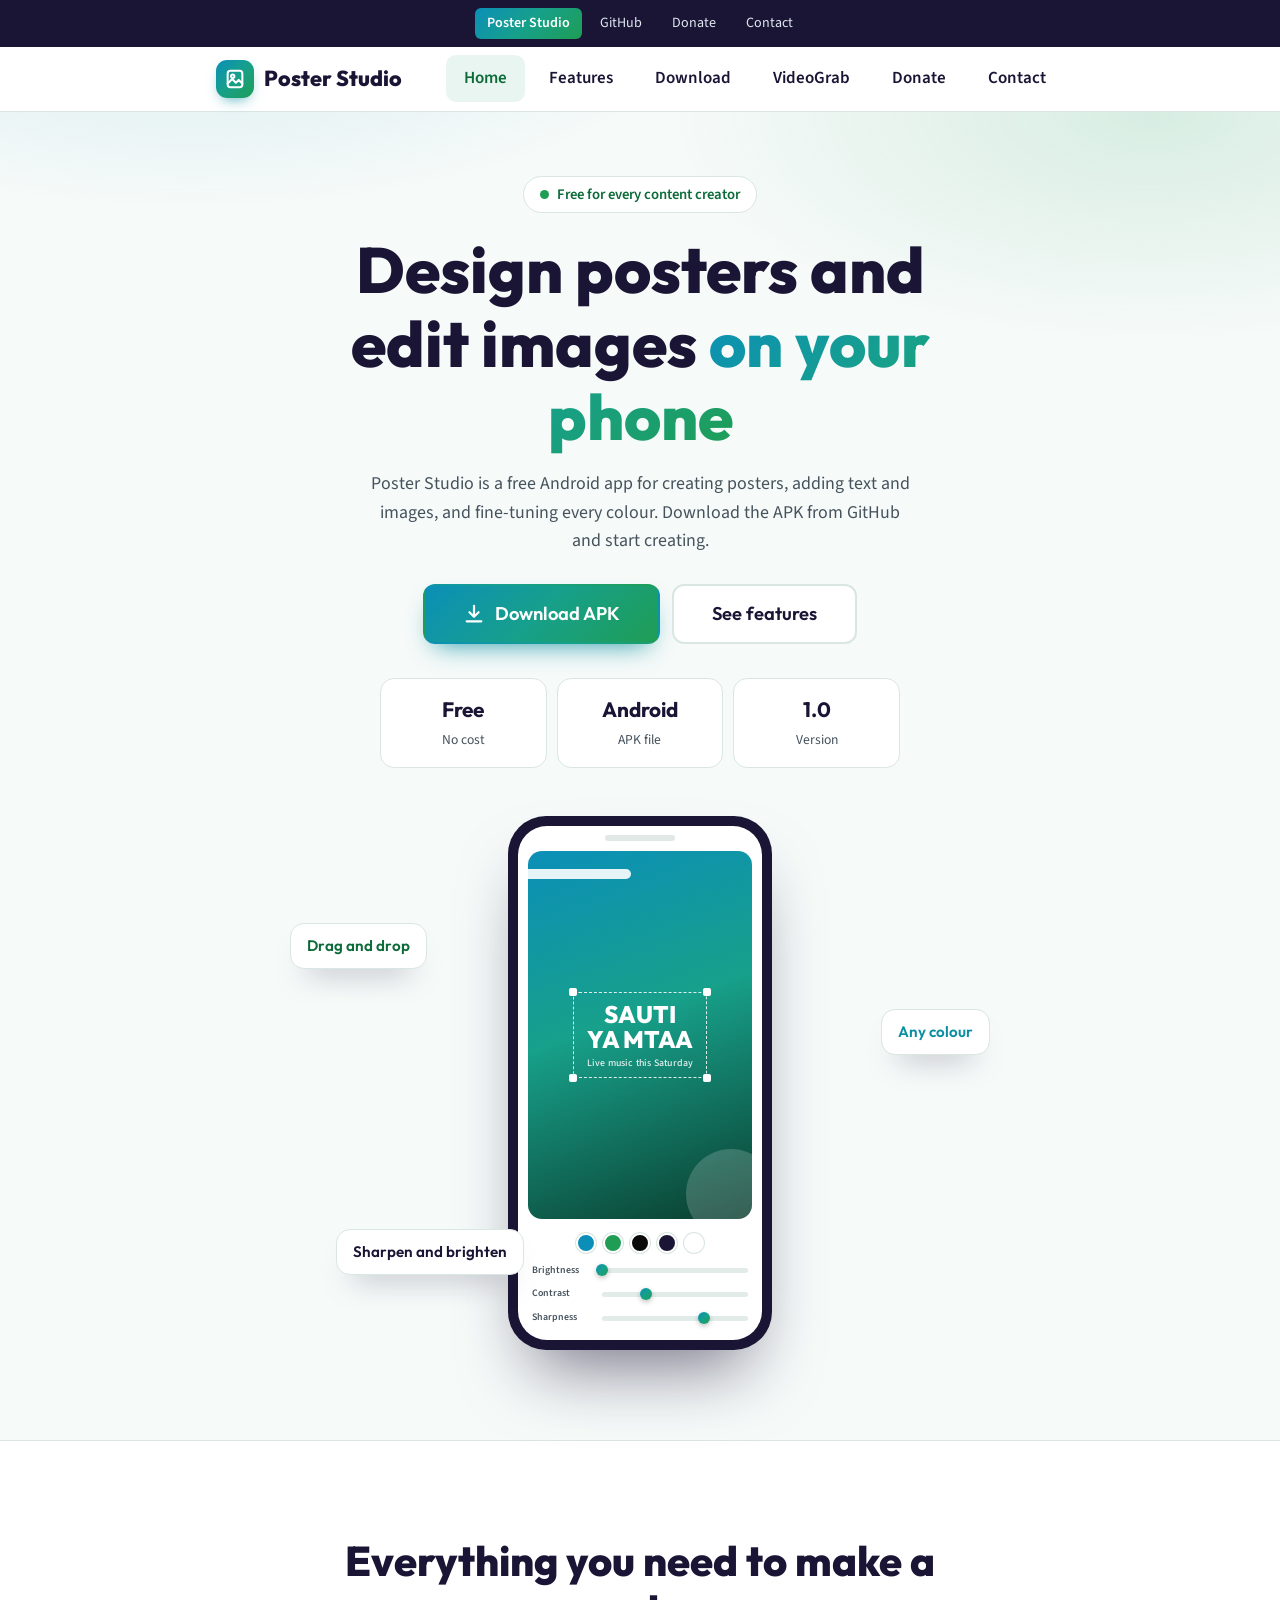
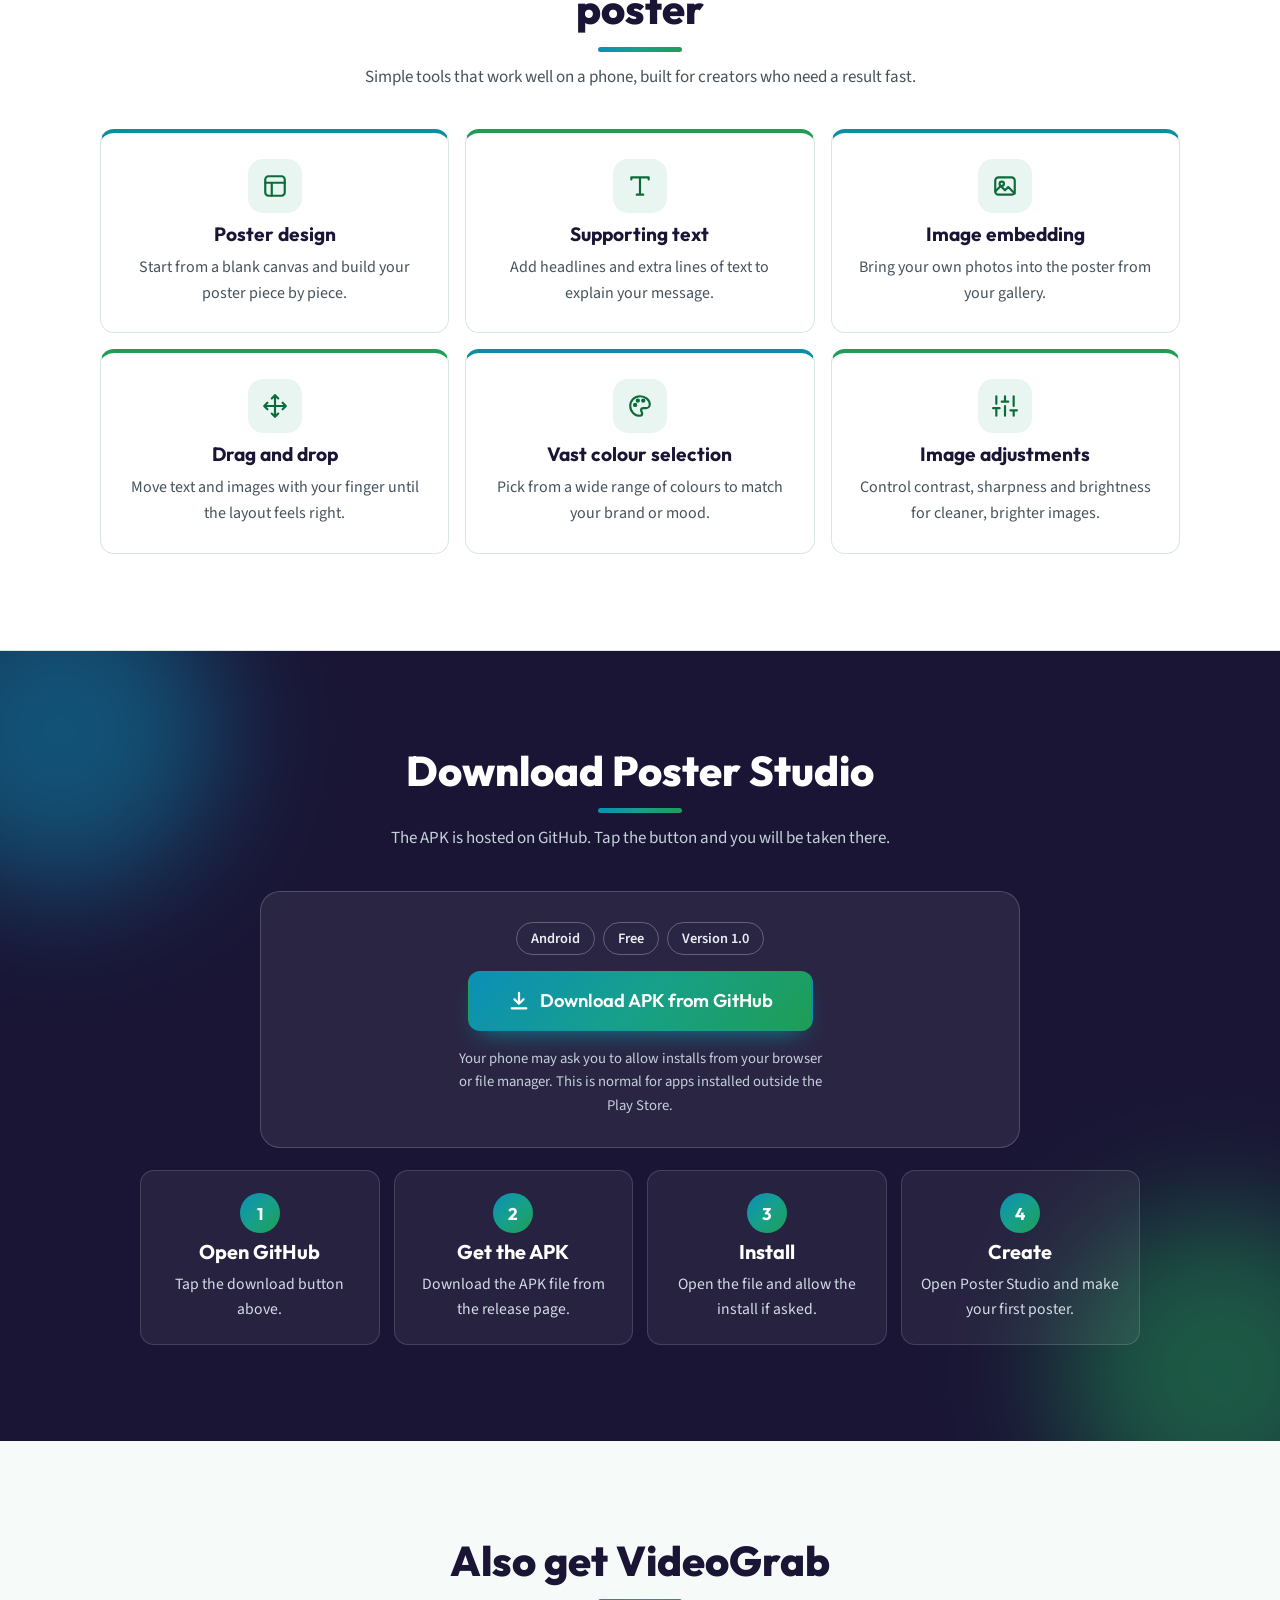
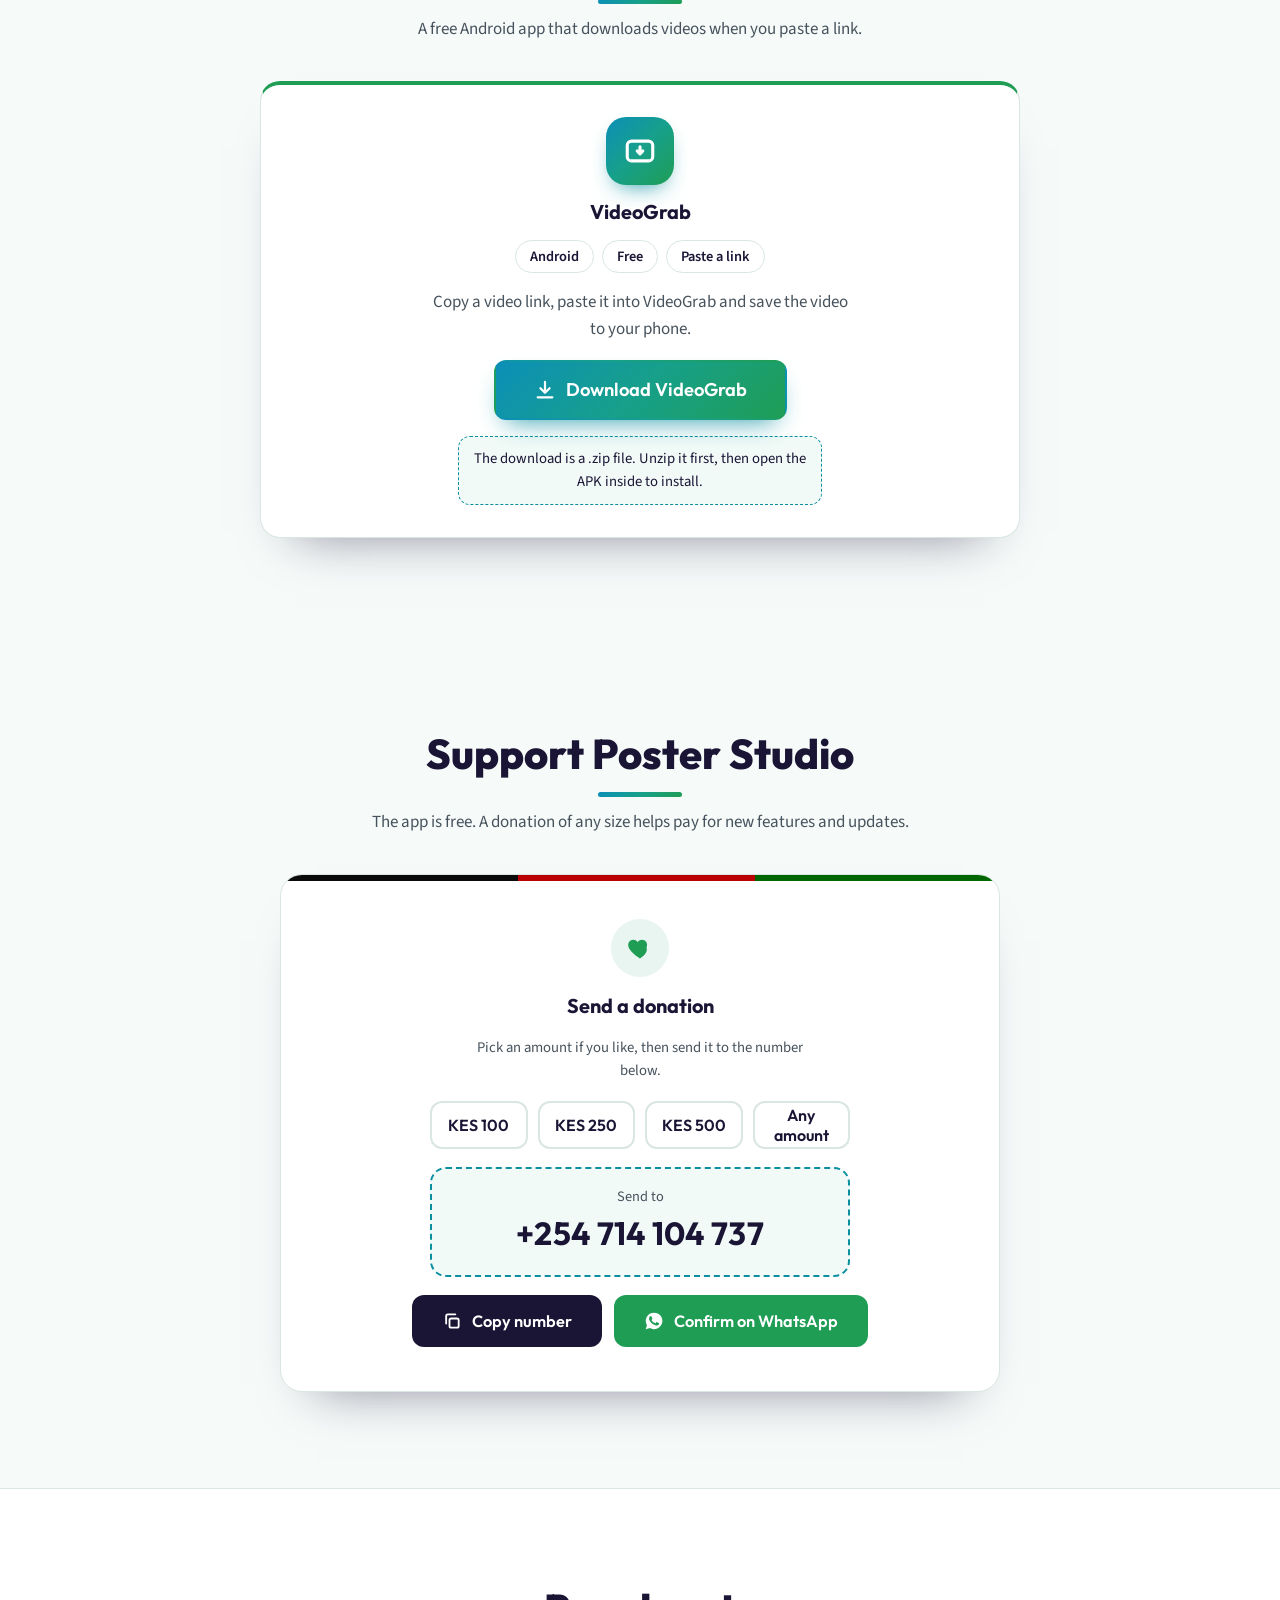
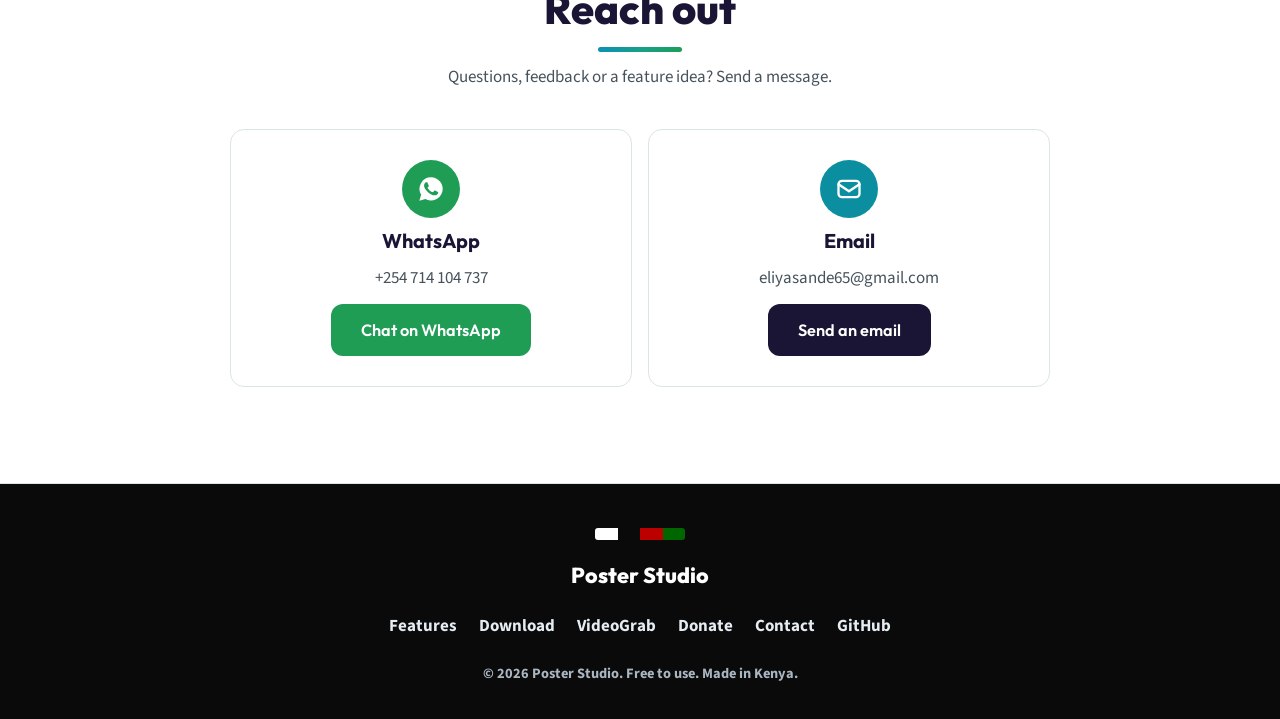
==== commit 5c25338a: "Integrate VideoGrab section into index.html Added VideoGrab section with details and download link." ====
--- a/index.html
+++ b/index.html
@@ -178,6 +178,16 @@
 .step:hover{transform:translateY(-5px);background:rgba(255,255,255,.12)}
 .step .n{width:40px;height:40px;border-radius:50%;background:var(--mix);color:#fff;display:grid;place-items:center;font-family:var(--head);font-weight:700}
 .step p{font-size:.98rem;color:#d3dce6}
+
+
+/* videograb */
+.vg-card{max-width:760px;margin:0 auto;background:#fff;border:1px solid var(--line);border-top:4px solid var(--green);border-radius:20px;padding:32px 20px;display:flex;flex-direction:column;align-items:center;gap:16px;box-shadow:0 30px 50px -36px rgba(26,21,53,.55);transition:transform .3s,box-shadow .3s}
+.vg-card:hover{transform:translateY(-6px);box-shadow:0 34px 54px -32px rgba(26,21,53,.6)}
+.vg-ic{width:68px;height:68px;border-radius:20px;background:var(--mix);color:#fff;display:grid;place-items:center;box-shadow:0 10px 22px -10px rgba(11,143,160,.9);animation:float 5s ease-in-out infinite}
+.vg-card .tag{border-color:var(--line);color:var(--navy)}
+.vg-card .meta{display:flex;flex-wrap:wrap;justify-content:center;gap:8px}
+.vg-card p{color:var(--muted);max-width:52ch}
+.vg-card .vg-note{font-size:.92rem;background:#f1faf7;border:1px dashed var(--teal);border-radius:12px;padding:10px 14px;color:var(--navy)}
 
 /* donate */
 .donate-card{max-width:720px;margin:0 auto;background:#fff;border:1px solid var(--line);border-radius:22px;padding:34px 20px;display:flex;flex-direction:column;align-items:center;gap:18px;box-shadow:0 30px 50px -36px rgba(26,21,53,.55);position:relative;overflow:hidden}
@@ -319,6 +329,7 @@
           <li><a href="#home" class="active">Home</a></li>
           <li><a href="#features">Features</a></li>
           <li><a href="#get">Download</a></li>
+          <li><a href="#videograb">VideoGrab</a></li>
           <li><a href="#donate">Donate</a></li>
           <li><a href="#contact">Contact</a></li>
         </ul>
@@ -442,6 +453,31 @@
   </div>
 </section>
 
+<!-- VideoGrab -->
+<section class="section" id="videograb">
+  <div class="wrap">
+    <div class="sec-head rv">
+      <h2>Also get VideoGrab</h2>
+      <p>A free Android app that downloads videos when you paste a link.</p>
+    </div>
+    <div class="vg-card rv">
+      <div class="vg-ic" aria-hidden="true"><svg width="34" height="34" viewBox="0 0 24 24" fill="none" stroke="currentColor" stroke-width="2.2" stroke-linecap="round" stroke-linejoin="round"><rect x="3" y="5" width="18" height="14" rx="3"/><path d="M12 9v5m0 0l-2-2m2 2l2-2"/></svg></div>
+      <h3>VideoGrab</h3>
+      <div class="meta">
+        <span class="tag">Android</span>
+        <span class="tag">Free</span>
+        <span class="tag">Paste a link</span>
+      </div>
+      <p>Copy a video link, paste it into VideoGrab and save the video to your phone.</p>
+      <a class="btn primary big" data-link="videograb" href="#videograb">
+        <svg width="22" height="22" viewBox="0 0 24 24" fill="none" stroke="currentColor" stroke-width="2.4" stroke-linecap="round" stroke-linejoin="round"><path d="M12 3v12m0 0l-5-5m5 5l5-5M4 20h16"/></svg>
+        Download VideoGrab
+      </a>
+      <p class="vg-note">The download is a .zip file. Unzip it first, then open the APK inside to install.</p>
+    </div>
+  </div>
+</section>
+
 <!-- Donate -->
 <section class="section" id="donate">
   <div class="wrap">
@@ -509,6 +545,7 @@
     <div class="f-links">
       <a href="#features">Features</a>
       <a href="#get">Download</a>
+      <a href="#videograb">VideoGrab</a>
       <a href="#donate">Donate</a>
       <a href="#contact">Contact</a>
       <a href="#get" data-link="github" target="_blank" rel="noopener noreferrer">GitHub</a>
@@ -527,7 +564,7 @@
 (function(){
   "use strict";
   var L = Object.assign({
-    apkDownload:"", githubPage:"", version:"1.0",
+    apkDownload:"", videograbDownload:"", githubPage:"", version:"1.0",
     whatsappNumber:"254714104737", donationNumberDisplay:"+254 714 104 737",
     email:"eliyasande65@gmail.com"
   }, window.LINKS || {});
@@ -569,6 +606,15 @@
         e.preventDefault();
         toast("The download link is not available yet. Please check back soon.");
       } else { toast("Taking you to GitHub…"); }
+    });
+  });
+  $$('[data-link="videograb"]').forEach(function(a){
+    a.href = isSet(L.videograbDownload) ? L.videograbDownload : "#videograb";
+    a.addEventListener("click", function(e){
+      if (!isSet(L.videograbDownload)){
+        e.preventDefault();
+        toast("The VideoGrab link is not available yet. Please check back soon.");
+      } else { toast("Starting VideoGrab download…"); }
     });
   });
   $$('[data-link="github"]').forEach(function(a){
@@ -633,7 +679,7 @@
 
   /* ---- Scroll: progress bar, header shadow, active link ---- */
   var bar = $("#progress"), header = $(".site-header");
-  var secs = ["home","features","get","donate","contact"].map(function(id){ return document.getElementById(id); });
+  var secs = ["home","features","get","videograb","donate","contact"].map(function(id){ return document.getElementById(id); });
   var links = $$("#nav a");
   function onScroll(){
     var h = document.documentElement, max = h.scrollHeight - h.clientHeight;
@@ -657,3 +703,4 @@
 </script>
 </body>
 </html>
+
